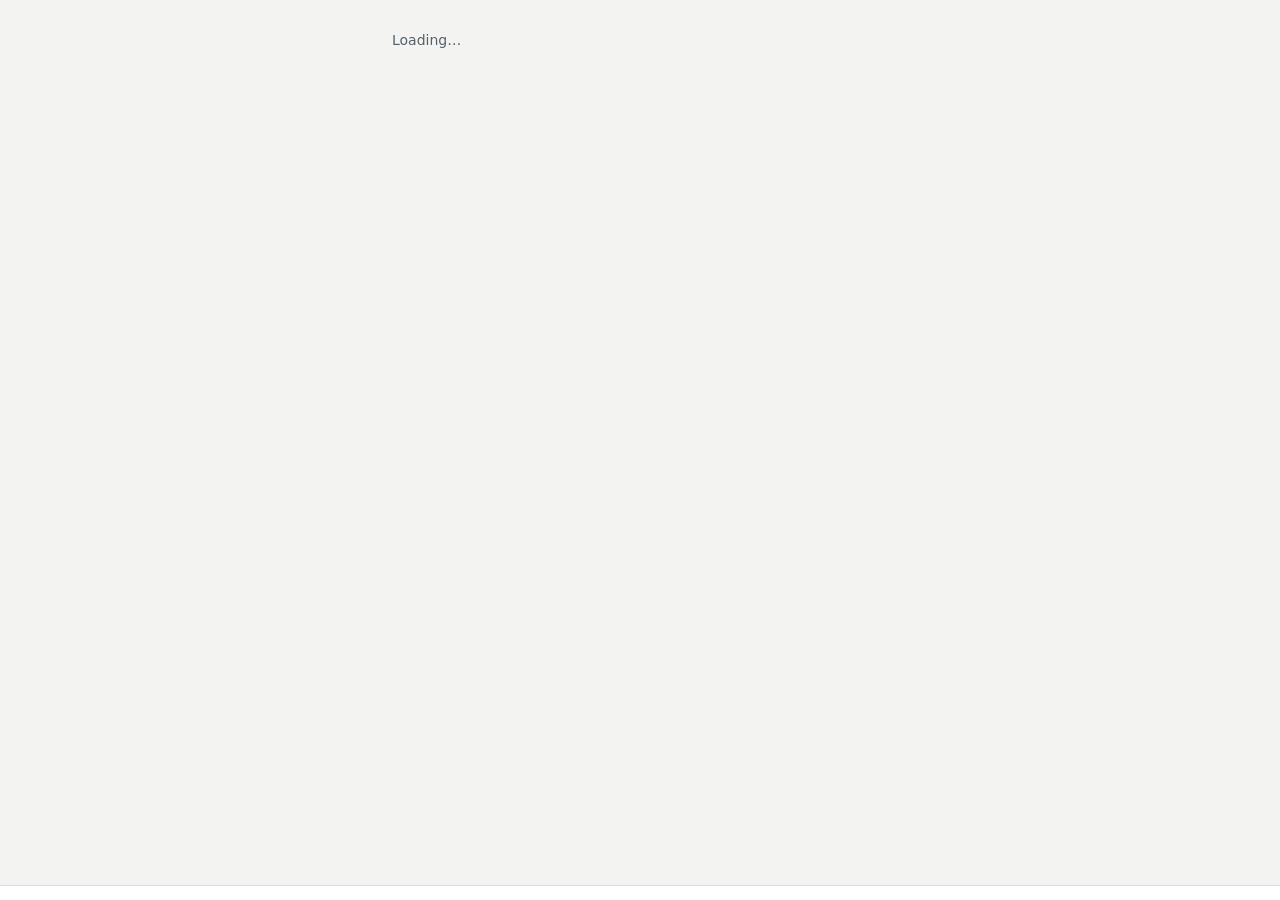
==== index.html @ 460af727 "Add files via upload" ====
<!doctype html>
<html lang="en-AU">
<head>
<meta charset="utf-8">
<meta name="viewport" content="width=device-width, initial-scale=1, viewport-fit=cover">
<meta name="theme-color" content="#0F3D36">
<meta name="description" content="Household bills, reminders and reviews">
<title>Bills</title>
<link rel="manifest" href="manifest.webmanifest">
<link rel="icon" href="icons/icon-192.png">
<link rel="apple-touch-icon" href="icons/icon-192.png">
<link rel="stylesheet" href="styles.css">
</head>
<body>
<main id="app" class="app"><div class="empty">Loading…</div></main>
<nav id="tabs" class="tabs" aria-label="Main"></nav>
<noscript><div class="banner red" style="margin:16px">Bills needs JavaScript turned on.</div></noscript>
<script src="js/vendor/qrcode.js"></script>
<script type="module" src="js/app.js"></script>
</body>
</html>
---- styles.css ----
[hidden] { display: none !important; }
:root {
  color-scheme: light;
  --bg: #F3F4F1; --card: #FFFFFF; --ink: #15202B; --ink2: #3B4650; --muted: #55606B; --line: #DCE0DC; --line2: #ECEEEC; --field: #C9CFCA;
  --brand: #0F5E52; --brand-dark: #0F3D36; --brand-soft: #E3F0EC; --hero-sub: #D5E5E1;
  --red: #B3261E; --red-ink: #8C1D18; --red-soft: #FBE4E1;
  --amber: #D08A1E; --amber-ink: #7A4700; --amber-soft: #FCEFD9; --amber-bg: #FFF8EC;
  --blue-ink: #1E4E8C; --blue-soft: #E3ECF8;
  --green-ink: #1B5530; --green-soft: #E2F2E7;
  --inv: #2E3760; --inv-ink: #3E4A78; --inv-soft: #EEF0F6; --inv-line: #C9CEE0;
  --mono: 'IBM Plex Mono', ui-monospace, Menlo, monospace;
  --sans: 'IBM Plex Sans', system-ui, -apple-system, 'Segoe UI', sans-serif;
}
* { box-sizing: border-box; }
html, body { margin: 0; background: var(--bg); color: var(--ink); font-family: var(--sans); font-size: 16px; -webkit-text-size-adjust: 100%; }
body { min-height: 100vh; }
a { color: var(--brand); text-decoration: none; }
button, input, select, textarea { font: inherit; color: inherit; }
button { cursor: pointer; }
:focus-visible { outline: 3px solid #2a78d6; outline-offset: 2px; }
.app { max-width: 560px; margin: 0 auto; padding: 16px 16px 96px; display: flex; flex-direction: column; gap: 16px; }
.mono { font-family: var(--mono); font-weight: 500; }
.muted { color: var(--muted); }
.small { font-size: 13px; }
.xs { font-size: 12px; }
.row { display: flex; align-items: center; gap: 12px; }
.between { display: flex; justify-content: space-between; align-items: center; gap: 12px; }
.grow { flex: 1 1 auto; min-width: 0; }
.stack { display: flex; flex-direction: column; gap: 8px; }
.stack-lg { display: flex; flex-direction: column; gap: 16px; }
.wrap { flex-wrap: wrap; }
h1 { margin: 0; font-size: 28px; font-weight: 700; letter-spacing: -0.01em; }
h2 { margin: 0; font-size: 18px; font-weight: 700; }
h3 { margin: 0; font-size: 16px; font-weight: 600; }
.eyebrow { font-size: 12px; font-weight: 600; letter-spacing: .06em; text-transform: uppercase; color: var(--muted); padding: 4px 2px 0; }
.card { background: var(--card); border: 1px solid var(--line); border-radius: 16px; }
.card.pad { padding: 16px; }
.card.dashed { border-style: dashed; border-color: #B8C0BA; }
.card.inv { background: var(--inv-soft); border-color: var(--inv-line); }
.card.warn { background: var(--amber-bg); border-color: #E9C98F; }
.hero { background: var(--brand-dark); color: #fff; border-radius: 18px; padding: 18px; display: flex; flex-direction: column; gap: 14px; }
.hero .sub { color: var(--hero-sub); font-size: 14px; }
.hero .big { font-family: var(--mono); font-size: 38px; font-weight: 600; letter-spacing: -.02em; }
.hero hr { border: 0; height: 1px; background: #2A5A52; margin: 0; }
.hero.inv { background: var(--inv); }
.seg { display: flex; gap: 4px; background: #E3E7E3; border-radius: 12px; padding: 4px; }
.seg button { flex: 1 1 0; min-height: 40px; border: 0; border-radius: 9px; background: transparent; color: var(--ink2); font-size: 14px; font-weight: 500; }
.seg button[aria-pressed="true"] { background: #fff; color: var(--ink); font-weight: 600; }
.hero .seg { background: #0A2C27; }
.hero .seg button { color: #CFE3DE; }
.hero .seg button[aria-pressed="true"] { background: #fff; color: var(--brand-dark); }
.chips { display: flex; flex-wrap: wrap; gap: 6px; }
.chip { min-height: 38px; border: 1px solid var(--field); border-radius: 10px; background: #fff; padding: 0 12px; font-size: 13px; font-weight: 500; }
.chip[aria-pressed="true"] { background: var(--ink); border-color: var(--ink); color: #fff; font-weight: 600; }
.btn { min-height: 46px; border: 0; border-radius: 12px; background: var(--brand); color: #fff; font-size: 15px; font-weight: 600; padding: 0 16px; display: inline-flex; align-items: center; justify-content: center; gap: 8px; }
.btn.sec { background: #fff; color: var(--brand); border: 1.5px solid var(--brand); }
.btn.ghost { background: #fff; color: var(--ink); border: 1.5px solid var(--field); }
.btn.danger { background: #fff; color: var(--red-ink); border: 1.5px solid var(--red); }
.btn.small { min-height: 38px; font-size: 13px; padding: 0 12px; border-radius: 10px; }
.btn.block { width: 100%; }
.btn:disabled { opacity: .5; }
.icon-btn { width: 48px; height: 48px; border-radius: 24px; border: 1px solid var(--line); background: #fff; display: inline-flex; align-items: center; justify-content: center; color: var(--ink); flex-shrink: 0; }
.icon-btn.brand { background: var(--brand); color: #fff; border-color: var(--brand); }
.tick { width: 44px; height: 44px; border-radius: 22px; border: 1.5px solid #B8C0BA; background: #fff; color: #8A948D; display: inline-flex; align-items: center; justify-content: center; flex-shrink: 0; }
.tick.on { background: var(--brand); border-color: var(--brand); color: #fff; }
.list > * + * { border-top: 1px solid var(--line2); }
.item { display: flex; align-items: center; gap: 10px; padding: 10px 12px 10px 14px; min-height: 52px; color: var(--ink); width: 100%; background: none; border: 0; text-align: left; }
.item .t { font-size: 15px; font-weight: 500; }
.item .s { font-size: 13px; color: var(--muted); }
.item .amt { font-family: var(--mono); font-size: 15px; font-weight: 500; white-space: nowrap; }
.item.done .t { color: #7A848D; text-decoration: line-through; }
.dot { width: 10px; height: 10px; border-radius: 3px; flex-shrink: 0; display: inline-block; }
.dot.lg { width: 14px; height: 14px; border-radius: 4px; }
.pill { font-size: 12px; font-weight: 600; border-radius: 8px; padding: 2px 8px; white-space: nowrap; display: inline-block; }
.pill.red { background: var(--red-soft); color: var(--red-ink); }
.pill.amber { background: var(--amber-soft); color: var(--amber-ink); }
.pill.blue { background: var(--blue-soft); color: var(--blue-ink); }
.pill.green { background: var(--green-soft); color: var(--green-ink); }
.pill.grey { background: #ECEEEC; color: #3B4650; }
.pill.solid-red { background: var(--red); color: #fff; }
.pill.inv { background: #DDE1EE; color: var(--inv-ink); }
.field { display: flex; flex-direction: column; gap: 6px; font-size: 13px; font-weight: 600; color: var(--ink2); }
.field .hint { font-size: 12px; font-weight: 400; color: var(--muted); }
.field input, .field select, .field textarea { min-height: 46px; border: 1px solid var(--field); border-radius: 10px; padding: 0 12px; font-size: 16px; background: #fff; font-weight: 400; color: var(--ink); width: 100%; }
.field textarea { padding: 10px 12px; min-height: 70px; resize: vertical; }
.field input.money { font-family: var(--mono); font-weight: 500; }
.field.need input { border: 1.5px solid var(--amber); }
.grid2 { display: grid; grid-template-columns: repeat(2, minmax(0, 1fr)); gap: 10px; }
.grid3 { display: grid; grid-template-columns: repeat(3, minmax(0, 1fr)); gap: 8px; }
.switch { display: flex; justify-content: space-between; align-items: center; gap: 12px; }
.switch input { appearance: none; -webkit-appearance: none; width: 52px; height: 32px; border-radius: 16px; background: #B8C0BA; position: relative; flex-shrink: 0; margin: 0; cursor: pointer; transition: background .15s; }
.switch input::after { content: ''; position: absolute; top: 3px; left: 3px; width: 26px; height: 26px; border-radius: 13px; background: #fff; transition: left .15s; }
.switch input:checked { background: var(--brand); }
.switch input:checked::after { left: 23px; }
.tile { background: #fff; border: 1px solid var(--line); border-radius: 14px; padding: 12px 14px; display: flex; flex-direction: column; gap: 2px; }
.tile .k { font-size: 12px; color: var(--muted); }
.tile .v { font-family: var(--mono); font-size: 19px; font-weight: 600; }
.bar { height: 10px; background: #ECEEEC; border-radius: 5px; overflow: hidden; }
.bar > span { display: block; height: 10px; border-radius: 0 4px 4px 0; }
.banner { border-radius: 12px; padding: 12px 14px; font-size: 14px; line-height: 1.45; }
.banner.amber { background: var(--amber-soft); color: #5A3500; }
.banner.red { background: var(--red-soft); color: #5E1410; }
.banner.green { background: var(--green-soft); color: var(--green-ink); }
.banner.blue { background: var(--blue-soft); color: var(--blue-ink); }
.top { display: flex; align-items: center; gap: 4px; }
.back { width: 44px; height: 44px; border-radius: 22px; display: inline-flex; align-items: center; justify-content: center; color: var(--ink); }
nav.tabs { position: fixed; left: 0; right: 0; bottom: 0; background: #fff; border-top: 1px solid var(--line); display: flex; justify-content: space-around; padding: 6px 4px calc(8px + env(safe-area-inset-bottom)); z-index: 10; }
nav.tabs a { display: flex; flex-direction: column; align-items: center; gap: 3px; min-width: 64px; min-height: 52px; justify-content: center; font-size: 12px; color: var(--muted); }
nav.tabs a[aria-current="page"] { color: var(--brand); font-weight: 600; }
.cal { display: grid; grid-template-columns: repeat(7, minmax(0, 1fr)); gap: 4px; }
.cal .h { text-align: center; font-size: 12px; font-weight: 600; color: var(--muted); }
.cal button { height: 58px; border: 0; border-radius: 10px; display: flex; flex-direction: column; align-items: center; gap: 2px; padding: 6px 0 0; background: #F6F7F5; }
.cal button .d { font-size: 14px; font-weight: 600; }
.cal button .a { font-size: 10px; font-family: var(--mono); color: #3B4650; }
.cal button .p { font-size: 9px; font-weight: 700; letter-spacing: .04em; color: var(--brand); }
.cal button.l1 { background: #E3ECF8; } .cal button.l2 { background: #B9CFEA; } .cal button.l3 { background: #7EA6D6; }
.cal button.sel { background: var(--brand-dark); color: #fff; }
.cal button.sel .a, .cal button.sel .p { color: #fff; }
.cal button.today { outline: 2px solid var(--ink); outline-offset: -2px; }
.stackchart { position: relative; height: 196px; display: flex; align-items: flex-end; gap: 5px; border-bottom: 1px solid #B8C0BA; }
.stackchart .grid { position: absolute; left: 0; right: 0; border-top: 1px dashed #DCE0DC; pointer-events: none; }
.stackchart .gl { position: absolute; left: 0; font-size: 10px; color: var(--muted); pointer-events: none; }
.stackchart button { flex: 1 1 0; min-width: 0; height: 196px; border: 0; padding: 0; background: transparent; border-radius: 6px 6px 0 0; display: flex; flex-direction: column-reverse; gap: 2px; }
.stackchart button.sel { background: #E3E7E3; }
.stackchart span.sbar { display: block; width: 100%; flex-shrink: 0; }
.stackchart span.sbar:last-child { border-radius: 4px 4px 0 0; }
.xlabels { display: flex; gap: 5px; } .xlabels span { flex: 1 1 0; text-align: center; font-size: 10px; color: var(--muted); }
table.t { border-collapse: collapse; width: 100%; font-size: 13px; }
table.t th, table.t td { padding: 7px 4px; border-bottom: 1px solid var(--line2); text-align: left; }
table.t th { border-bottom-color: #B8C0BA; font-weight: 600; }
table.t td.r, table.t th.r { text-align: right; font-family: var(--mono); }
.toast { position: fixed; left: 50%; bottom: 92px; transform: translateX(-50%); background: var(--ink); color: #fff; border-radius: 12px; padding: 12px 16px; font-size: 14px; z-index: 30; max-width: calc(100% - 32px); box-shadow: 0 6px 20px rgba(0,0,0,.18); }
.sheet-bg { position: fixed; inset: 0; background: rgba(21,32,43,.45); z-index: 20; display: flex; align-items: flex-end; justify-content: center; }
.sheet { background: var(--bg); width: 100%; max-width: 560px; max-height: 90vh; overflow: auto; border-radius: 20px 20px 0 0; padding: 18px 16px calc(20px + env(safe-area-inset-bottom)); display: flex; flex-direction: column; gap: 14px; }
.empty { padding: 16px; color: var(--muted); font-size: 14px; }
.sr { position: absolute; width: 1px; height: 1px; overflow: hidden; clip: rect(0 0 0 0); }
.print-only { display: none; }
@media print {
  @page { size: A4; margin: 14mm; }
  body { background: #fff; }
  nav.tabs, .no-print, .toast { display: none !important; }
  .app { max-width: none; padding: 0; }
  .card, .tile { break-inside: avoid; }
  .print-only { display: block; }
  .hero { -webkit-print-color-adjust: exact; print-color-adjust: exact; }
  * { -webkit-print-color-adjust: exact; print-color-adjust: exact; }
}
@font-face { font-family: 'IBM Plex Sans'; font-weight: 400; font-display: swap; src: url(fonts/ibm-plex-sans-latin-400-normal.woff2) format('woff2'); }
@font-face { font-family: 'IBM Plex Sans'; font-weight: 500; font-display: swap; src: url(fonts/ibm-plex-sans-latin-500-normal.woff2) format('woff2'); }
@font-face { font-family: 'IBM Plex Sans'; font-weight: 600; font-display: swap; src: url(fonts/ibm-plex-sans-latin-600-normal.woff2) format('woff2'); }
@font-face { font-family: 'IBM Plex Sans'; font-weight: 700; font-display: swap; src: url(fonts/ibm-plex-sans-latin-700-normal.woff2) format('woff2'); }
@font-face { font-family: 'IBM Plex Mono'; font-weight: 500; font-display: swap; src: url(fonts/ibm-plex-mono-latin-500-normal.woff2) format('woff2'); }
@font-face { font-family: 'IBM Plex Mono'; font-weight: 600; font-display: swap; src: url(fonts/ibm-plex-mono-latin-600-normal.woff2) format('woff2'); }
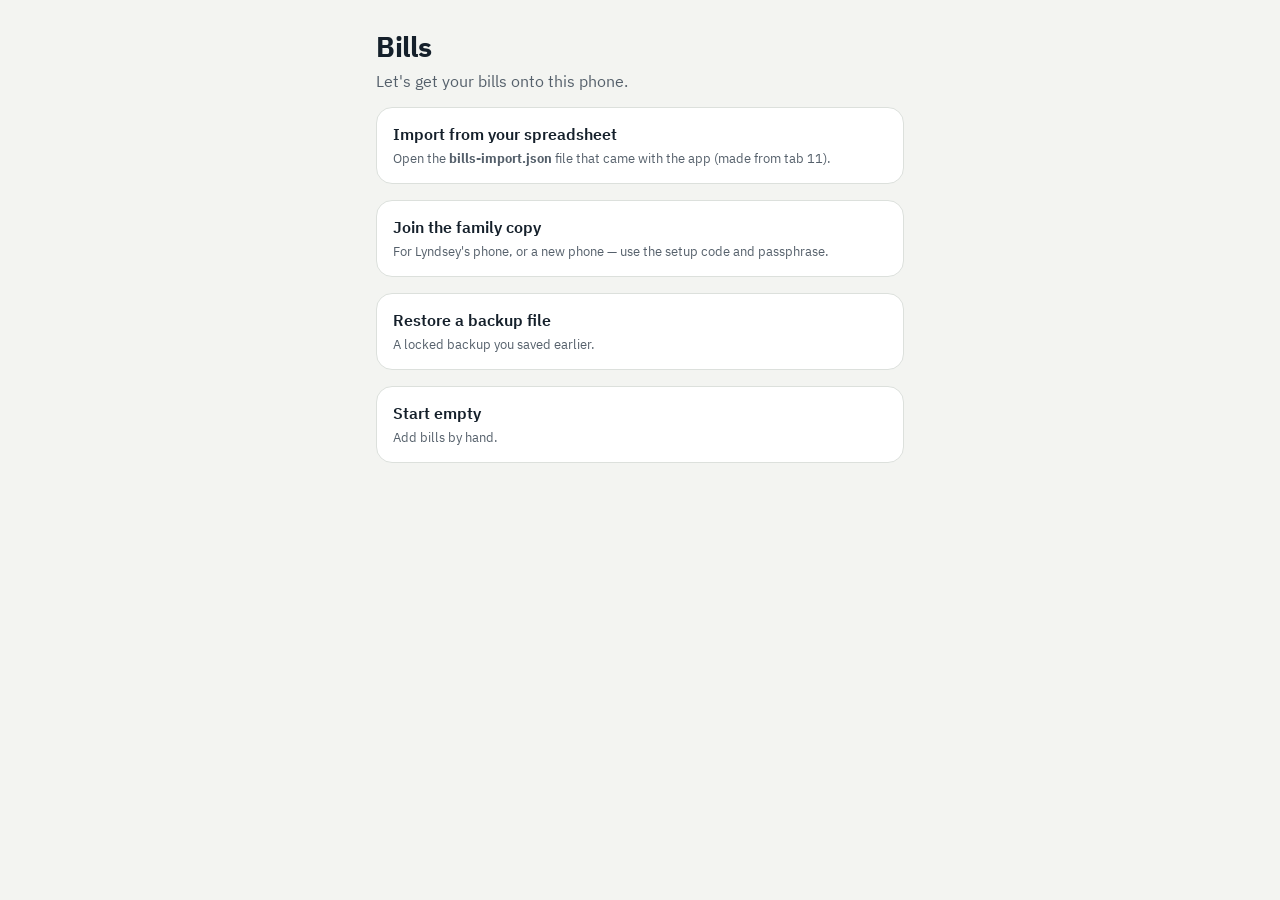
==== commit f249ff84: "Add files via upload" ====
--- a/index.html
+++ b/index.html
@@ -7,15 +7,15 @@
 <meta name="description" content="Household bills, reminders and reviews">
 <title>Bills</title>
 <link rel="manifest" href="manifest.webmanifest">
-<link rel="icon" href="icons/icon-192.png">
-<link rel="apple-touch-icon" href="icons/icon-192.png">
+<link rel="icon" href="icon-192.png">
+<link rel="apple-touch-icon" href="icon-192.png">
 <link rel="stylesheet" href="styles.css">
 </head>
 <body>
 <main id="app" class="app"><div class="empty">Loading…</div></main>
 <nav id="tabs" class="tabs" aria-label="Main"></nav>
 <noscript><div class="banner red" style="margin:16px">Bills needs JavaScript turned on.</div></noscript>
-<script src="js/vendor/qrcode.js"></script>
-<script type="module" src="js/app.js"></script>
+<script src="qrcode.js"></script>
+<script type="module" src="app.js"></script>
 </body>
 </html>
--- a/styles.css
+++ b/styles.css
@@ -145,9 +145,9 @@
   .hero { -webkit-print-color-adjust: exact; print-color-adjust: exact; }
   * { -webkit-print-color-adjust: exact; print-color-adjust: exact; }
 }
-@font-face { font-family: 'IBM Plex Sans'; font-weight: 400; font-display: swap; src: url(fonts/ibm-plex-sans-latin-400-normal.woff2) format('woff2'); }
-@font-face { font-family: 'IBM Plex Sans'; font-weight: 500; font-display: swap; src: url(fonts/ibm-plex-sans-latin-500-normal.woff2) format('woff2'); }
-@font-face { font-family: 'IBM Plex Sans'; font-weight: 600; font-display: swap; src: url(fonts/ibm-plex-sans-latin-600-normal.woff2) format('woff2'); }
-@font-face { font-family: 'IBM Plex Sans'; font-weight: 700; font-display: swap; src: url(fonts/ibm-plex-sans-latin-700-normal.woff2) format('woff2'); }
-@font-face { font-family: 'IBM Plex Mono'; font-weight: 500; font-display: swap; src: url(fonts/ibm-plex-mono-latin-500-normal.woff2) format('woff2'); }
-@font-face { font-family: 'IBM Plex Mono'; font-weight: 600; font-display: swap; src: url(fonts/ibm-plex-mono-latin-600-normal.woff2) format('woff2'); }
+@font-face { font-family: 'IBM Plex Sans'; font-weight: 400; font-display: swap; src: url(ibm-plex-sans-latin-400-normal.woff2) format('woff2'); }
+@font-face { font-family: 'IBM Plex Sans'; font-weight: 500; font-display: swap; src: url(ibm-plex-sans-latin-500-normal.woff2) format('woff2'); }
+@font-face { font-family: 'IBM Plex Sans'; font-weight: 600; font-display: swap; src: url(ibm-plex-sans-latin-600-normal.woff2) format('woff2'); }
+@font-face { font-family: 'IBM Plex Sans'; font-weight: 700; font-display: swap; src: url(ibm-plex-sans-latin-700-normal.woff2) format('woff2'); }
+@font-face { font-family: 'IBM Plex Mono'; font-weight: 500; font-display: swap; src: url(ibm-plex-mono-latin-500-normal.woff2) format('woff2'); }
+@font-face { font-family: 'IBM Plex Mono'; font-weight: 600; font-display: swap; src: url(ibm-plex-mono-latin-600-normal.woff2) format('woff2'); }
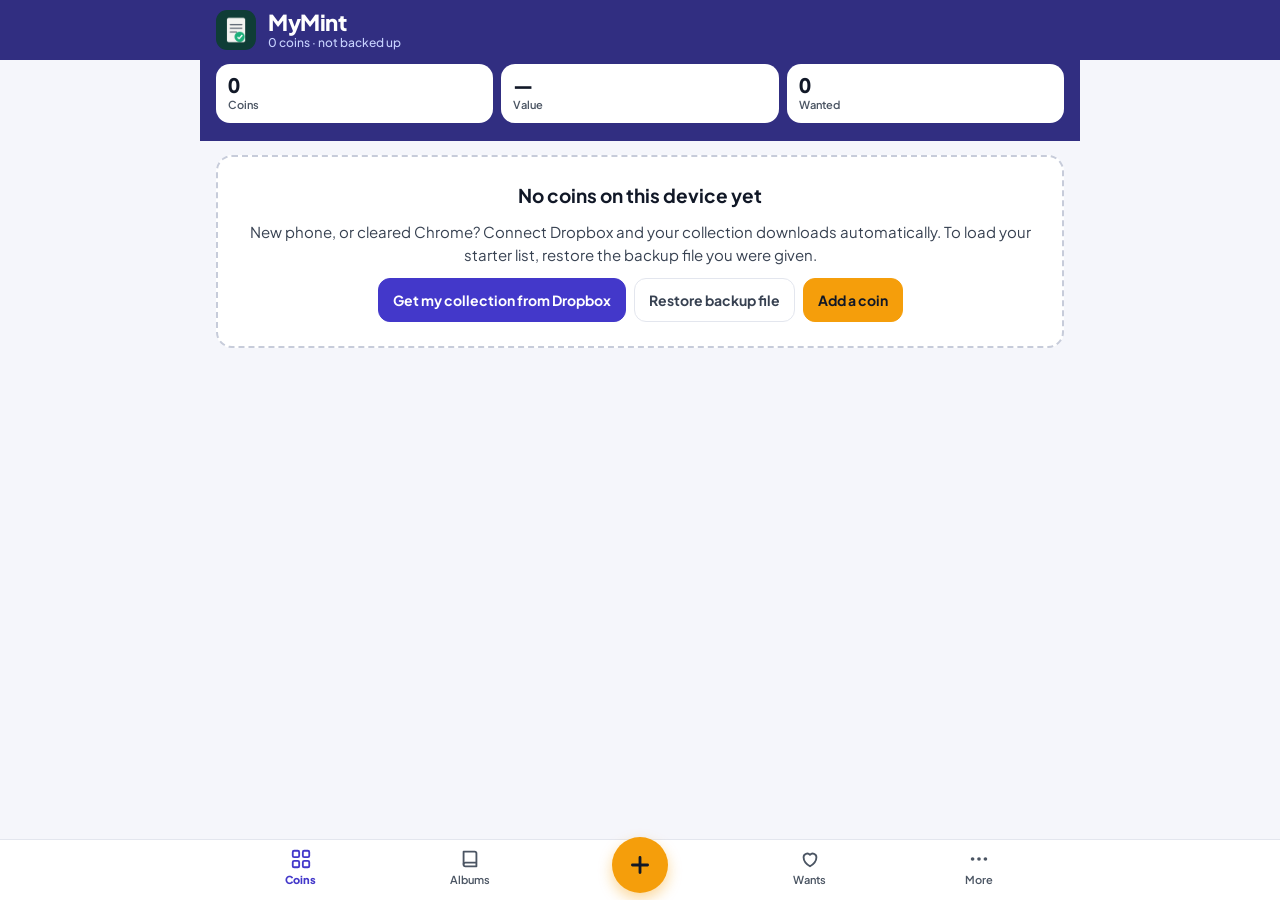
==== commit 0b12e38d: "Add files via upload" ====
--- a/index.html
+++ b/index.html
@@ -2,20 +2,391 @@
 <html lang="en-AU">
 <head>
 <meta charset="utf-8">
-<meta name="viewport" content="width=device-width, initial-scale=1, viewport-fit=cover">
-<meta name="theme-color" content="#0F3D36">
-<meta name="description" content="Household bills, reminders and reviews">
-<title>Bills</title>
+<meta name="viewport" content="width=device-width,initial-scale=1,viewport-fit=cover">
+<title>MyMint</title>
+<meta name="theme-color" content="#312E81">
 <link rel="manifest" href="manifest.webmanifest">
 <link rel="icon" href="icon-192.png">
 <link rel="apple-touch-icon" href="icon-192.png">
-<link rel="stylesheet" href="styles.css">
+<link rel="stylesheet" href="https://fonts.googleapis.com/css2?family=Plus+Jakarta+Sans:wght@400;500;600;700;800&display=swap">
+<style>
+/* Layout: one-column phone app — indigo header band, scrolling content, bottom tab bar with an amber add button; coin record, editor and filters open as full-screen sheets */
+:root{
+  --bg:#F5F6FB; --surface:#FFFFFF; --surface-2:#EEF0F6; --line:#E3E6EE; --ink:#111827; --ink-2:#374151; --ink-3:#4B5563;
+  --indigo:#312E81; --indigo-2:#3D3A93; --primary:#4338CA; --primary-soft:#EEF2FF; --on-indigo:#C7D2FE;
+  --amber:#F59E0B; --amber-soft:#FFF4DB; --amber-ink:#92400E;
+  --mine:#15803D; --mine-soft:#ECFDF3; --ref:#334155; --warn:#B45309; --bad:#B91C1C;
+  --f:"Plus Jakarta Sans",system-ui,-apple-system,"Segoe UI",Roboto,sans-serif;
+  --r:16px; color-scheme:light;
+}
+*{box-sizing:border-box}
+html,body{margin:0}
+body{background:var(--bg);color:var(--ink);font:15px/1.5 var(--f);-webkit-font-smoothing:antialiased;padding-top:env(safe-area-inset-top,0px)}
+body::before{content:"";position:fixed;inset:0 0 auto;height:env(safe-area-inset-top,0px);z-index:30;background:var(--indigo)}
+img{max-width:100%}
+[hidden]{display:none!important}
+button,input,select,textarea{font:inherit;color:inherit}
+:focus-visible{outline:2px solid var(--amber);outline-offset:2px}
+.wrap{padding-left:max(16px,env(safe-area-inset-left,0px));padding-right:max(16px,env(safe-area-inset-right,0px));max-width:880px;margin:0 auto}
+h1,h2,h3{margin:0;letter-spacing:-.01em;text-wrap:balance}
+.m0{margin:0}
+.muted{color:var(--ink-3)}
+.small{font-size:13px}
+.num{font-variant-numeric:tabular-nums}
+.warnTxt{color:var(--warn)}
+.sr{position:absolute;width:1px;height:1px;overflow:hidden;clip:rect(0 0 0 0);white-space:nowrap}
+
+/* header */
+.top{position:sticky;top:env(safe-area-inset-top,0px);z-index:20;background:var(--indigo);color:#fff}
+.top .wrap{display:flex;align-items:center;gap:12px;padding-block:10px}
+.logo{width:40px;height:40px;border-radius:11px;flex:none}
+.brand{font-size:22px;font-weight:800;letter-spacing:-.02em;flex:1;min-width:0;line-height:1.15}
+.brand small{display:block;font-size:12px;font-weight:500;letter-spacing:0;color:var(--on-indigo)}
+.brand small.warnTxt{color:#FCD34D}
+.hbtn{width:44px;height:44px;border-radius:12px;border:1px solid #4F4BA8;background:var(--indigo-2);color:#fff;display:inline-flex;align-items:center;justify-content:center;cursor:pointer;position:relative}
+.hbtn .dot{position:absolute;top:6px;right:6px;min-width:18px;height:18px;border-radius:9px;background:var(--amber);color:#111827;font-size:11px;font-weight:800;line-height:18px;padding:0 5px}
+
+/* buttons, chips */
+.btn{border:1px solid var(--line);background:var(--surface);border-radius:12px;padding:8px 14px;cursor:pointer;font-weight:700;display:inline-flex;align-items:center;justify-content:center;gap:6px;min-height:44px;text-decoration:none;color:inherit;font-size:14px}
+.btn.primary{background:var(--primary);border-color:var(--primary);color:#fff}
+.btn.amber{background:var(--amber);border-color:var(--amber);color:#111827}
+.btn.ghost{background:transparent}
+.btn.danger{color:var(--bad);border-color:var(--bad);background:transparent}
+.btn.sm{min-height:36px;padding:4px 12px;font-size:13px;border-radius:10px}
+.btn.block{width:100%}
+.btn:disabled{opacity:.5;cursor:default}
+.row{display:flex;gap:8px;flex-wrap:wrap;align-items:center}
+.chip{display:inline-flex;align-items:center;gap:6px;border:1px solid var(--line);background:var(--surface);border-radius:999px;padding:0 12px;font-size:13px;font-weight:700;cursor:pointer;min-height:36px;white-space:nowrap;color:var(--ink)}
+.chip i{width:9px;height:9px;border-radius:5px;flex:none}
+.chip[aria-pressed="true"]{background:var(--ink);border-color:var(--ink);color:#fff}
+.chip.x{background:var(--primary-soft);border-color:#C7D2FE;color:var(--primary)}
+.chips{display:flex;gap:8px;overflow-x:auto;padding-bottom:2px;scrollbar-width:none}
+.chips::-webkit-scrollbar{display:none}
+.chips.wrapy{flex-wrap:wrap;overflow:visible}
+.seg{display:flex;padding:4px;border-radius:14px;background:#E6E8F2}
+.seg button{flex:1;min-height:38px;border:0;border-radius:10px;background:transparent;font-size:14px;font-weight:600;color:var(--ink-2);cursor:pointer;padding:0 10px}
+.seg button[aria-pressed="true"]{background:var(--primary);color:#fff;font-weight:700}
+.seg.light button[aria-pressed="true"]{background:#fff;color:var(--primary);box-shadow:0 1px 2px rgba(0,0,0,.1)}
+
+/* collection screen */
+main{padding-bottom:calc(96px + env(safe-area-inset-bottom,0px))}
+section.view{padding-block:14px;display:flex;flex-direction:column;gap:14px}
+.hero{background:var(--indigo);margin:0 calc(-1*max(16px,env(safe-area-inset-left,0px)));padding:4px max(16px,env(safe-area-inset-left,0px)) 18px;display:flex;flex-direction:column;gap:12px;margin-top:-14px}
+.stats{display:grid;grid-template-columns:repeat(3,minmax(0,1fr));gap:8px}
+.stat{background:#fff;border-radius:14px;padding:9px 12px;display:flex;flex-direction:column;min-width:0;border:0;text-align:left;cursor:pointer}
+.stat b{font-size:20px;font-weight:800;line-height:1.2;font-variant-numeric:tabular-nums;white-space:nowrap;overflow:hidden;text-overflow:ellipsis}
+.stat span{font-size:11px;font-weight:600;color:var(--ink-3)}
+.searchbar{display:flex;align-items:center;gap:8px;min-height:48px;padding:0 6px 0 14px;border-radius:14px;background:#fff}
+.searchbar input{flex:1;min-width:0;border:0;background:transparent;font-size:16px;outline:none;padding:10px 0}
+.searchbar .clear{width:36px;height:36px;border-radius:10px;border:0;background:var(--surface-2);cursor:pointer;font-size:16px;color:var(--ink-2)}
+.tools{display:flex;gap:8px;align-items:center}
+.tools .seg{flex:1}
+.fbtn{display:inline-flex;align-items:center;gap:6px;min-height:46px;padding:0 14px;border-radius:14px;border:1px solid var(--line);background:#fff;font-weight:700;font-size:14px;cursor:pointer}
+.fbtn b{background:var(--primary);color:#fff;border-radius:9px;min-width:20px;height:20px;font-size:12px;line-height:20px;text-align:center;padding:0 5px}
+.metarow{display:flex;justify-content:space-between;align-items:center;gap:8px;flex-wrap:wrap}
+.metarow select{border:1px solid var(--line);background:#fff;border-radius:10px;padding:6px 8px;min-height:38px;font-size:13px;font-weight:600}
+.count{font-size:13px;font-weight:700;color:var(--ink-2)}
+.ghead{display:flex;justify-content:space-between;align-items:center;margin-top:6px}
+.ghead h2{display:flex;align-items:center;gap:8px;font-size:16px;font-weight:800}
+.gico{width:28px;height:28px;border-radius:9px;color:#fff;font-size:11px;font-weight:800;display:flex;align-items:center;justify-content:center;flex:none}
+.gcount{padding:3px 10px;border-radius:10px;font-size:12px;font-weight:800}
+.tiles{display:grid;grid-template-columns:repeat(var(--cols,3),minmax(0,1fr));gap:10px}
+.tile{position:relative;display:flex;flex-direction:column;align-items:center;gap:5px;padding:12px 6px 10px;border-radius:16px;border:0;cursor:pointer;text-align:center;color:var(--ink);min-width:0}
+.tile .face{width:var(--face,66px);height:var(--face,66px)}
+.tile .yr{font-size:15px;font-weight:800;font-variant-numeric:tabular-nums;line-height:1.2}
+.tile .nm{display:flex;flex-direction:column;gap:2px;line-height:1.25;word-break:break-word;overflow-wrap:anywhere}.tile .nm b{font-size:12.5px;font-weight:700;color:var(--ink)}.tile .nm small{font-size:10.5px;color:var(--ink-3)}
+.tile .qty{position:absolute;top:8px;left:8px;background:#111827;color:#fff;border-radius:7px;font-size:10px;font-weight:800;padding:1px 6px}
+.reftag{position:absolute;top:8px;right:8px;background:var(--ref);color:#fff;border-radius:5px;font-size:10px;font-weight:800;padding:1px 5px;letter-spacing:.04em}
+.tiles.s{--cols:4;--face:54px}.tiles.s .nm{display:none}.tiles.s .tile{padding:10px 4px 8px}
+.tiles.l{--cols:2;--face:110px}
+.grade{display:inline-block;padding:1px 8px;border-radius:7px;font-size:11px;font-weight:800;white-space:nowrap}
+.listbox{background:#fff;border-radius:16px;overflow:hidden;box-shadow:0 1px 3px rgba(17,24,39,.06)}
+.lrow{display:flex;align-items:center;gap:12px;padding:10px 14px;min-height:68px;border:0;border-bottom:1px solid #EEF0F5;background:transparent;width:100%;text-align:left;cursor:pointer;color:var(--ink)}
+.lrow:last-child{border-bottom:0}
+.lrow .face{--face:46px;width:46px;height:46px;flex:none}
+.lrow .tx{flex:1;min-width:0}
+.lrow .t1{display:block;font-size:15px;font-weight:700;line-height:1.3;overflow-wrap:anywhere}
+.lrow .t2{display:block;font-size:12px;color:var(--ink-3);line-height:1.3;overflow-wrap:anywhere}
+.lrow .rt{display:flex;flex-direction:column;align-items:flex-end;gap:4px;font-size:12px;font-weight:700;color:var(--ink-2)}
+
+/* coin face (photo or drawn coin) */
+.face{position:relative;display:flex;align-items:center;justify-content:center;flex:none}
+.face img{width:100%;height:100%;object-fit:cover;border-radius:50%;box-shadow:0 3px 8px rgba(17,24,39,.2);background:#fff}
+.face.sq img{border-radius:14%}
+.coin{width:100%;height:100%;border-radius:50%;display:flex;align-items:center;justify-content:center;font-weight:800;font-size:calc(var(--face,66px)*.24);box-shadow:inset 0 0 0 2px rgba(0,0,0,.14),inset 0 -3px 6px rgba(0,0,0,.18),0 4px 10px rgba(17,24,39,.18)}
+.m-gold{background:radial-gradient(circle at 35% 30%,#F7E6A6,#C9A13E 60%,#8F6E1C);color:#3D2C06}
+.m-silver{background:radial-gradient(circle at 35% 30%,#F5F7F9,#BCC3CB 60%,#8E959E);color:#2F353C}
+.m-copper{background:radial-gradient(circle at 35% 30%,#F2BC94,#B8693A 60%,#7E3F1C);color:#3A1C0B}
+.dodeca{border-radius:0;box-shadow:none;clip-path:polygon(98.3% 62.9%,85.4% 85.4%,62.9% 98.3%,37.1% 98.3%,14.6% 85.4%,1.7% 62.9%,1.7% 37.1%,14.6% 14.6%,37.1% 1.7%,62.9% 1.7%,85.4% 14.6%,98.3% 37.1%)}
+.heptagon{border-radius:0;box-shadow:none;clip-path:polygon(50% 0%,90% 20%,100% 60%,75% 100%,25% 100%,0% 60%,10% 20%)}
+
+/* empty + banners */
+.empty{border:2px dashed #C7CCDA;border-radius:var(--r);padding:24px;text-align:center;color:var(--ink-2);background:#fff;display:flex;flex-direction:column;gap:12px;align-items:center}
+.empty b{font-size:19px;color:var(--ink)}
+.banner{border:1px solid #FCD34D;background:var(--amber-soft);border-radius:14px;padding:10px 12px;display:flex;gap:10px;align-items:center;flex-wrap:wrap;font-size:14px}
+.banner span{flex:1;min-width:180px}
+
+/* bottom tabs */
+nav.tabs{position:fixed;left:0;right:0;bottom:0;z-index:20;background:#fff;border-top:1px solid var(--line);padding-bottom:env(safe-area-inset-bottom,0px)}
+nav.tabs .wrap{display:grid;grid-template-columns:repeat(5,1fr);align-items:center}
+nav.tabs button{background:none;border:0;padding:8px 2px 10px;display:flex;flex-direction:column;align-items:center;gap:2px;font-size:11px;font-weight:600;color:var(--ink-3);cursor:pointer;min-height:60px;position:relative}
+nav.tabs button svg{width:22px;height:22px}
+nav.tabs button[aria-current="page"]{color:var(--primary);font-weight:800}
+nav.tabs .addb{justify-self:center;width:56px;height:56px;min-height:0;border-radius:28px;background:var(--amber);color:#111827;box-shadow:0 6px 14px rgba(245,158,11,.4);padding:0;justify-content:center;margin-top:-10px}
+nav.tabs .addb svg{width:26px;height:26px}
+.badge{position:absolute;top:4px;left:calc(50% + 6px);background:var(--amber);color:#111827;font-size:10px;border-radius:999px;padding:0 5px;line-height:16px;font-weight:800}
+
+/* sheets */
+.sheet{position:fixed;inset:0;z-index:40;background:var(--bg);overflow-y:auto;padding-bottom:calc(24px + env(safe-area-inset-bottom,0px))}
+.shead{position:sticky;top:0;z-index:3;background:var(--indigo);color:#fff;padding-top:env(safe-area-inset-top,0px)}
+.shead .wrap{display:flex;align-items:center;gap:8px;padding-block:8px}
+.shead h2{flex:1;min-width:0;font-size:18px;font-weight:800;overflow:hidden;text-overflow:ellipsis;white-space:nowrap}
+.shead .btn{background:transparent;border-color:#6C68C2;color:#fff}
+.shead .btn.amber{background:var(--amber);border-color:var(--amber);color:#111827}
+.shead .btn.light{background:#fff;border-color:#fff;color:var(--indigo)}
+.back{display:inline-flex;align-items:center;gap:2px;min-height:44px;padding:0 8px 0 2px;border:0;background:transparent;color:#fff;font-weight:600;font-size:15px;cursor:pointer}
+.sbody{display:flex;flex-direction:column;gap:14px;padding-block:14px}
+.dhero{background:var(--indigo);color:#fff;padding:0 0 18px}
+.dhero .wrap{display:flex;flex-direction:column;gap:6px}
+.dhero h1{font-size:25px;font-weight:800;line-height:1.2;color:#fff}
+.dhero .sub{font-size:13px;color:var(--on-indigo)}
+.pill{display:inline-flex;align-items:center;padding:3px 10px;border-radius:10px;font-size:12px;font-weight:800}
+.card{background:#fff;border-radius:18px;padding:6px 16px;box-shadow:0 1px 3px rgba(17,24,39,.06);min-width:0}
+.card>h3{display:flex;align-items:center;gap:10px;font-size:15px;font-weight:800;padding:12px 0 6px}
+.card>h3 .sp{flex:1}
+.ico{width:30px;height:30px;border-radius:9px;display:flex;align-items:center;justify-content:center;color:#fff;flex:none}
+.ico svg{width:16px;height:16px}
+.kv{display:flex;justify-content:space-between;gap:14px;padding:10px 0;border-top:1px solid #EEF0F5;font-size:14px}
+.kv>span:first-child{color:var(--ink-3);flex:none;max-width:45%}
+.kv>span:last-child{font-weight:700;text-align:right;min-width:0;overflow-wrap:anywhere}
+.story{white-space:pre-wrap;font-size:14px;line-height:1.6;color:var(--ink-2);padding:2px 0 14px;margin:0}
+.todo{display:flex;gap:10px;align-items:center;background:var(--amber-soft);border-radius:14px;padding:10px 12px;font-size:13px}
+.todo>span:not(.ico){flex:1}
+.nsbar{display:flex;justify-content:space-between;align-items:center;gap:8px;margin:4px -8px 10px;padding:8px 10px;border-radius:12px;background:#DDF5F2;font-size:12px;font-weight:600;color:#115E59}
+.nsbar a{color:#115E59}
+
+/* photo viewer */
+.stage{position:relative;height:290px;border-radius:16px;display:flex;align-items:center;justify-content:center;overflow:hidden;background:var(--surface-2)}
+.stage img{max-height:100%;max-width:100%;object-fit:contain;cursor:zoom-in}
+.stage.mine{background:#DDF5F2;border:3px solid var(--mine)}
+.stage.ref{background:var(--surface-2);border:1px solid #C3C8D2}
+.mybadge{position:absolute;top:10px;left:10px;display:flex;align-items:center;gap:5px;padding:5px 10px;border-radius:8px;background:var(--mine);color:#fff;font-size:12px;font-weight:800;letter-spacing:.04em}
+.refbanner{position:absolute;left:0;right:0;bottom:0;padding:9px 12px;background:rgba(51,65,85,.94);color:#fff;font-size:12px;font-weight:700;letter-spacing:.02em}
+.sidetag{position:absolute;top:10px;left:10px;padding:4px 9px;border-radius:8px;background:rgba(51,65,85,.9);color:#fff;font-size:11px;font-weight:800;letter-spacing:.04em}
+.coverbtn{position:absolute;top:10px;right:10px;display:flex;align-items:center;gap:5px;min-height:36px;padding:0 12px;border-radius:18px;border:0;background:#fff;font-size:12px;font-weight:800;cursor:pointer;color:#111827}
+.coverbtn[aria-pressed="true"]{background:var(--amber)}
+.thumbs{display:flex;gap:10px;overflow-x:auto;padding:8px 2px 4px}
+.th{position:relative;flex:none}
+.th>button{width:66px;height:66px;padding:0;border-radius:12px;overflow:hidden;cursor:pointer;display:block;background:var(--surface-2);position:relative}
+.th>button img{width:100%;height:100%;object-fit:cover;display:block}
+.th.mine>button{border:3px solid var(--mine)}
+.th.ref>button{border:1px solid #C3C8D2}
+.th.sel>button{outline:2px solid var(--indigo);outline-offset:2px}
+.th .rb{position:absolute;left:0;right:0;bottom:0;background:rgba(51,65,85,.94);color:#fff;font-size:9px;font-weight:800;text-align:center;padding:1px 0}
+.th .star{position:absolute;top:-7px;right:-7px;width:22px;height:22px;border-radius:11px;background:var(--amber);display:flex;align-items:center;justify-content:center}
+.addph{width:66px;height:66px;flex:none;border-radius:12px;border:2px dashed #818CF8;background:var(--primary-soft);display:flex;align-items:center;justify-content:center;color:var(--primary);cursor:pointer}
+#zoom{position:fixed;inset:0;z-index:80;background:rgba(10,12,20,.95);display:flex;align-items:center;justify-content:center;padding:16px}
+#zoom img{max-width:100%;max-height:100%;object-fit:contain}
+#zoom button{position:absolute;top:calc(12px + env(safe-area-inset-top,0px));right:12px}
+
+/* forms */
+.fsec{background:#fff;border-radius:18px;padding:14px 16px 16px;box-shadow:0 1px 3px rgba(17,24,39,.06);display:flex;flex-direction:column;gap:12px}
+.fsec>h3{display:flex;align-items:center;gap:10px;font-size:15px;font-weight:800}
+details.fsec>summary{list-style:none;cursor:pointer;display:flex;align-items:center;gap:10px;font-size:15px;font-weight:800;min-height:34px}
+details.fsec>summary::-webkit-details-marker{display:none}
+details.fsec>summary .sp{flex:1}
+details.fsec>summary .hint{font-size:12px;font-weight:600;color:var(--ink-3)}
+details.fsec>summary::after{content:"▾";color:var(--ink-3);transition:transform .15s}
+details.fsec[open]>summary::after{transform:rotate(180deg)}
+details.fsec[open]>summary{margin-bottom:12px}
+.grid2{display:grid;grid-template-columns:repeat(2,minmax(0,1fr));gap:10px 12px}
+.full{grid-column:1/-1}
+.field{display:flex;flex-direction:column;gap:5px;min-width:0}
+.field>label,.flabel{font-size:13px;font-weight:700;color:var(--ink-2)}
+.field .hint{font-size:12px;color:var(--ink-3)}
+.inp,.field input:not([type=checkbox]),.field select,.field textarea{border:1px solid #D1D5DE;background:#fff;border-radius:12px;padding:10px 12px;min-height:46px;width:100%;min-width:0;font-size:16px}
+.field textarea{min-height:96px;resize:vertical;line-height:1.5}
+.field input:focus,.field select:focus,.field textarea:focus{outline:2px solid var(--primary);outline-offset:0;border-color:var(--primary)}
+.inrow{display:flex;gap:8px}
+.inrow>*{min-width:0}
+.pick{display:flex;gap:8px;flex-wrap:wrap}
+.pick button{min-height:40px;padding:0 13px;border-radius:12px;border:1px solid #D1D5DE;background:#fff;font-size:14px;font-weight:700;cursor:pointer;color:var(--ink)}
+.pick button[aria-pressed="true"]{background:var(--primary);border-color:var(--primary);color:#fff}
+.pick.scroll{flex-wrap:nowrap;overflow-x:auto;scrollbar-width:none;padding-bottom:2px}
+.pick.scroll::-webkit-scrollbar{display:none}
+.stepper{display:flex;align-items:center;gap:0;border:1px solid #D1D5DE;border-radius:12px;overflow:hidden;width:max-content}
+.stepper button{width:46px;height:44px;border:0;background:var(--surface-2);font-size:20px;font-weight:700;cursor:pointer}
+.stepper input{width:56px;height:46px;border:0;text-align:center;font-size:17px;font-weight:800;min-height:0;padding:0;border-radius:0}
+.check-inline{display:flex;gap:10px;align-items:center;font-size:14px;margin:0;cursor:pointer}
+.check-inline input{width:22px;height:22px;flex:none;margin:0}
+.savebar{position:sticky;bottom:0;z-index:3;background:linear-gradient(to top,var(--bg) 70%,transparent);padding:16px 0 calc(8px + env(safe-area-inset-bottom,0px))}
+.savebar .wrap{display:flex;gap:8px}
+.savebar .btn{min-height:52px;font-size:16px;flex:1}
+.phedit{display:grid;grid-template-columns:96px minmax(0,1fr);gap:12px;padding:10px;border-radius:14px;border:1px solid var(--line);align-items:start}
+.phedit.mine{border:2px solid var(--mine);background:var(--mine-soft)}
+.phedit.ref{background:#F7F8FA}
+.phedit .pimg{width:96px;height:96px;border-radius:10px;object-fit:cover;background:#fff;display:block}
+.phedit .pc{display:flex;flex-direction:column;gap:8px;min-width:0}
+.phedit select,.phedit input{border:1px solid #D1D5DE;border-radius:10px;padding:6px 8px;min-height:40px;background:#fff;font-size:14px;width:100%}
+.whose{display:grid;grid-template-columns:1fr 1fr;gap:6px}
+.whose button{min-height:38px;border-radius:10px;border:1px solid #D1D5DE;background:#fff;font-size:13px;font-weight:800;cursor:pointer}
+.whose button.on-mine{background:var(--mine);border-color:var(--mine);color:#fff}
+.whose button.on-ref{background:var(--ref);border-color:var(--ref);color:#fff}
+.phbtns{display:flex;gap:6px;flex-wrap:wrap}
+.nsres{display:flex;align-items:center;gap:12px;padding:12px 14px;border:0;border-bottom:1px solid #EEF0F5;background:#fff;width:100%;text-align:left;cursor:pointer;color:var(--ink)}
+.nsres img{width:48px;height:48px;border-radius:50%;object-fit:cover;background:var(--surface-2);flex:none}
+.nsres .tx{flex:1;min-width:0}
+.nsres b{display:block;font-size:14px;line-height:1.3}
+.nsres span{font-size:12px;color:var(--ink-3)}
+.step{display:flex;align-items:center;gap:10px}
+.step i{width:26px;height:26px;border-radius:13px;display:flex;align-items:center;justify-content:center;font-style:normal;font-size:13px;font-weight:800;color:#fff;flex:none}
+.step h2{font-size:16px;font-weight:800}
+
+/* albums */
+.slots{display:grid;grid-template-columns:repeat(4,minmax(0,1fr));gap:14px 4px}
+.slot{display:flex;flex-direction:column;align-items:center;gap:4px;border:0;background:transparent;cursor:pointer;padding:2px 0 6px;color:var(--ink);text-align:center;min-width:0}
+.slot .face{--face:58px;width:58px;height:58px}
+.slot .ring{width:64px;height:64px;border-radius:50%;display:flex;align-items:center;justify-content:center}
+.slot .empty-c{width:62px;height:62px;border-radius:50%;border:2px dashed #A5ABB8;background:var(--bg);display:flex;align-items:center;justify-content:center;font-size:12px;font-weight:800;color:var(--ink-3)}
+.slot .empty-c.want{border:2px solid var(--amber);background:var(--amber-soft);color:var(--amber-ink)}
+.slot b{font-size:12.5px;font-weight:800;font-variant-numeric:tabular-nums;line-height:1.2}
+.slot span{font-size:10.5px;color:var(--ink-3);line-height:1.2;display:-webkit-box;-webkit-line-clamp:2;-webkit-box-orient:vertical;overflow:hidden}
+.prog{height:10px;border-radius:5px;background:#E6E8F2;overflow:hidden;display:flex}
+.prog i{display:block;height:10px}
+.alb{display:flex;align-items:center;gap:12px;padding:12px 14px;border:0;border-bottom:1px solid #EEF0F5;background:#fff;width:100%;text-align:left;cursor:pointer;color:var(--ink)}
+.alb:last-child{border-bottom:0}
+.alb .tx{flex:1;min-width:0}
+.alb b{display:block;font-size:15px}
+.alb .prog{margin-top:6px;height:6px}
+
+/* lists, menus, misc */
+.lst{display:flex;flex-direction:column;gap:8px}
+.lst .item{display:flex;gap:10px;align-items:center;background:#fff;border-radius:14px;padding:10px 12px;box-shadow:0 1px 3px rgba(17,24,39,.06)}
+.lst .item>div{flex:1;min-width:0}
+.panel{background:#fff;border-radius:18px;padding:16px;display:flex;flex-direction:column;gap:10px;box-shadow:0 1px 3px rgba(17,24,39,.06);min-width:0}
+.panel h3{font-size:17px;font-weight:800}
+.menu{display:grid;grid-template-columns:repeat(auto-fill,minmax(220px,1fr));gap:10px}
+.menu button{text-align:left;background:#fff;border:0;border-radius:16px;padding:14px;cursor:pointer;display:flex;gap:12px;align-items:center;box-shadow:0 1px 3px rgba(17,24,39,.06);color:var(--ink)}
+.menu button .tx{display:flex;flex-direction:column;gap:2px;min-width:0}
+.menu button b{font-size:16px}
+.dbxst{margin:0;display:grid;grid-template-columns:auto 1fr;gap:4px 12px;font-size:14px}.dbxst dt{color:var(--ink-3)}.dbxst dd{margin:0;min-width:0;overflow-wrap:anywhere}
+code.sel{user-select:all;word-break:break-all;background:var(--surface-2);padding:1px 4px;border-radius:4px}
+.bars{display:flex;flex-direction:column;gap:8px}
+.bar{display:grid;grid-template-columns:minmax(70px,30%) minmax(0,1fr) auto;gap:10px;align-items:center;font-size:13.5px}
+.bar .track{height:12px;background:var(--surface-2);border-radius:6px;overflow:hidden}
+.bar .fill{height:100%;border-radius:6px}
+.bar .v{font-variant-numeric:tabular-nums;color:var(--ink-2);min-width:3ch;text-align:right;font-weight:700}
+.toast{position:fixed;left:50%;transform:translateX(-50%);bottom:calc(100px + env(safe-area-inset-bottom,0px));z-index:90;background:#111827;color:#fff;padding:10px 16px;border-radius:12px;font-size:14px;max-width:calc(100% - 32px);box-shadow:0 8px 20px rgba(0,0,0,.25)}
+textarea.csv{width:100%;min-height:160px;font:12px ui-monospace,Menlo,monospace;border:1px solid var(--line);border-radius:10px;padding:8px;background:#fff}
+.infob{display:inline-flex;align-items:center;justify-content:center;width:24px;height:24px;border-radius:12px;border:1.5px solid #818CF8;background:var(--primary-soft);color:var(--primary);font-size:13px;font-weight:800;cursor:pointer;padding:0;vertical-align:middle;margin-left:4px}
+.gtext{font-size:14px;line-height:1.55;color:var(--ink-2);display:flex;flex-direction:column;gap:10px}
+.gtext p,.gtext ol,.gtext ul,.gtext dl{margin:0}.gtext ol,.gtext ul{padding-left:20px;display:flex;flex-direction:column;gap:6px}
+.gt{width:100%;border-collapse:collapse;font-size:13px}.gt th,.gt td{text-align:left;vertical-align:top;padding:7px 6px;border-bottom:1px solid #EEF0F5}.gt th{font-size:12px;color:var(--ink-3)}.gt td:first-child{white-space:nowrap;color:var(--ink)}
+.gd{display:grid;grid-template-columns:minmax(90px,32%) minmax(0,1fr);gap:8px 12px}.gd dt{font-weight:800;color:var(--ink)}.gd dd{margin:0}
+.grid2>.field{justify-content:flex-end}
+.field input[type=date]{-webkit-appearance:none;appearance:none;height:46px;line-height:24px;background:#fff;color:var(--ink);text-align:left;font-size:16px;padding:8px 12px;min-width:0;width:100%}
+.field input[type=date]::-webkit-date-and-time-value{text-align:left}
+.field .stepper input{width:64px!important;min-width:64px;flex:none;border:0!important;border-radius:0!important;padding:0!important;min-height:0!important;height:44px}
+.stepper{flex:none;width:100%;max-width:180px;justify-content:space-between}
+.inrow select{flex:none}
+.ckd{display:flex;flex-direction:column;gap:10px}
+.sethit{display:block;font-size:11.5px;font-weight:700;color:#047857;line-height:1.3;overflow-wrap:anywhere}
+.setb{display:inline-block;padding:1px 8px;border-radius:7px;font-size:11px;font-weight:800;background:#E0E7FF;color:#3730A3;white-space:nowrap}
+.setbox{display:flex;flex-direction:column;gap:12px;border-top:1px solid #EEF0F5;padding-top:12px}
+.setin{display:flex;flex-direction:column;gap:10px}
+.sitems{display:flex;flex-direction:column;gap:8px}
+.sitem{display:flex;align-items:center;gap:10px;padding:8px 10px;border-radius:12px;background:#F5F6FB;border:1px solid var(--line)}
+.sitem .tx,.sdet summary .tx,.rcrow .tx,.rcc .tx,.ckrow .tx{flex:1;min-width:0;display:flex;flex-direction:column;gap:1px}
+.sitem .tx b,.sdet summary .tx b,.rcrow .tx b,.rcc .tx b,.ckrow .tx b{font-size:14px;line-height:1.3;overflow-wrap:anywhere}
+.sitem .tx span,.sdet summary .tx span,.rcrow .tx span,.rcc .tx span,.ckrow .tx span{font-size:12px;color:var(--ink-3)}
+.siman{padding:12px;border-radius:12px;background:var(--primary-soft)}
+.sdet{border:1px solid var(--line);border-radius:12px;background:#fff}
+.sdet summary{list-style:none;display:flex;align-items:center;gap:10px;padding:8px 10px;cursor:pointer}
+.sdet summary::-webkit-details-marker{display:none}
+.sdet summary::after{content:"▾";color:var(--ink-3)}
+.sdet[open] summary::after{content:"▴"}
+.sdbody{padding:0 12px 6px}
+.rcthumb{width:56px;height:56px;border-radius:10px;overflow:hidden;flex:none;background:#fff;border:1px solid #C3C8D2;display:flex;align-items:center;justify-content:center}
+.rcthumb img{width:100%;height:100%;object-fit:cover}
+.rcpdf{background:#FEE2E2;border-color:#FCA5A5;color:#991B1B;font-weight:800;font-size:13px}
+.rcitem{display:grid;grid-template-columns:56px minmax(0,1fr);gap:12px;padding:10px;border-radius:14px;border:1px solid #99D9CF;background:#F0FBF9;align-items:start}
+.rcitem .pc{display:flex;flex-direction:column;gap:8px;min-width:0}
+.rcfields{display:flex;flex-direction:column;gap:8px}
+.rcfields .inp,.rcfields input{font-size:15px}
+.rclist{display:flex;flex-direction:column;gap:8px}
+.rcrow{display:flex;align-items:center;gap:12px;padding:10px 12px;border:0;border-bottom:1px solid #EEF0F5;background:#fff;width:100%;text-align:left;cursor:pointer;color:var(--ink)}
+.rclist .rcrow{border:1px solid var(--line);border-radius:12px}
+.listbox .rcrow:last-child{border-bottom:0}
+.rcc{display:flex;align-items:center;gap:10px;padding:8px 12px;border-bottom:1px solid #EEF0F5}
+.rcc:last-child{border-bottom:0}
+.cklist{display:flex;flex-direction:column;max-height:340px;overflow-y:auto;border:1px solid var(--line);border-radius:12px;background:#fff}
+.ckrow{display:flex;align-items:center;gap:10px;padding:8px 12px;border-bottom:1px solid #EEF0F5;cursor:pointer}
+.ckrow input{width:22px;height:22px;flex:none;margin:0}
+.dlist{display:flex;flex-direction:column;gap:12px}
+.drow{display:flex;align-items:center;gap:12px}
+.drow .gico{width:40px;height:40px;border-radius:12px;font-size:12px}
+.dmain{flex:1;min-width:0;display:flex;flex-direction:column;gap:4px}
+.dtop{display:flex;justify-content:space-between;align-items:baseline;gap:8px;font-size:14px}
+.dtop span{font-weight:800}
+.dmain .track{height:10px;background:var(--surface-2);border-radius:5px;overflow:hidden}
+.dmain .fill{height:100%;border-radius:5px}
+.check-inline input:disabled+span{opacity:.5}
+.rcc{flex-wrap:wrap}
+.rccmain{flex:1;min-width:0;display:flex;align-items:center;gap:10px;border:0;background:none;padding:2px 0;text-align:left;cursor:pointer;color:inherit;font:inherit}
+.rcc .tx b{display:-webkit-box;-webkit-line-clamp:2;-webkit-box-orient:vertical;overflow:hidden}
+.rcx{width:40px;min-width:40px;padding:0;font-size:18px}
+.rccov{flex-basis:100%;display:flex;align-items:center;gap:8px;padding:2px 0 4px 50px;font-size:13px;color:var(--ink-2);flex-wrap:wrap}
+.mini{display:flex;align-items:center;border:1px solid #D1D5DE;border-radius:10px;overflow:hidden}
+.mini button{width:36px;height:34px;border:0;background:var(--surface-2);font-size:18px;font-weight:700;cursor:pointer}
+.mini button:disabled{opacity:.35;cursor:default}
+.mini b{min-width:30px;text-align:center;font-size:15px}
+.phedit{grid-template-columns:72px minmax(0,1fr)}
+.phedit .pimg{width:72px;height:72px}
+.whose button{white-space:nowrap;padding:0 6px}
+.phbtns .btn{white-space:nowrap}
+#report{display:none}
+@media print{
+  @page{size:A4;margin:12mm}
+  html,body{background:#fff!important;color:#111!important;padding:0!important}
+  body::before{display:none!important}
+  body>*:not(#report){display:none!important}
+  #report{display:block!important;font:11pt/1.4 var(--f)}
+  #report table{width:100%;border-collapse:collapse}
+  #report th,#report td{border-bottom:1px solid #ccc;padding:5px 6px;text-align:left;vertical-align:top;font-size:9.5pt}
+  #report img{width:46px;height:46px;object-fit:cover;border-radius:50%}
+  #report tr{break-inside:avoid}
+}
+@media (min-width:640px){.tiles{--cols:4}.tiles.s{--cols:6}.tiles.l{--cols:3}}
+@media (prefers-reduced-motion:no-preference){.tile,.btn,.chip,.lrow{transition:background .15s,border-color .15s,transform .1s}.tile:active{transform:scale(.97)}}
+</style>
 </head>
 <body>
-<main id="app" class="app"><div class="empty">Loading…</div></main>
-<nav id="tabs" class="tabs" aria-label="Main"></nav>
-<noscript><div class="banner red" style="margin:16px">Bills needs JavaScript turned on.</div></noscript>
-<script src="qrcode.js"></script>
-<script type="module" src="app.js"></script>
+<header class="top"><div class="wrap">
+  <img class="logo" src="icon-192.png" alt="" width="40" height="40">
+  <div class="brand">MyMint<small id="hdrsub">Loading…</small></div>
+</div></header>
+
+<main class="wrap" id="main"></main>
+
+<nav class="tabs" aria-label="Sections"><div class="wrap">
+  <button type="button" data-tab="coins"><svg viewBox="0 0 24 24" fill="none" stroke="currentColor" stroke-width="2"><rect x="3" y="3" width="7" height="7" rx="1.5"/><rect x="14" y="3" width="7" height="7" rx="1.5"/><rect x="3" y="14" width="7" height="7" rx="1.5"/><rect x="14" y="14" width="7" height="7" rx="1.5"/></svg>Coins</button>
+  <button type="button" data-tab="albums"><svg viewBox="0 0 24 24" fill="none" stroke="currentColor" stroke-width="2" stroke-linejoin="round"><path d="M5 4h12a2 2 0 0 1 2 2v14H7a2 2 0 0 1-2-2z"/><path d="M5 18a2 2 0 0 1 2-2h12"/></svg>Albums</button>
+  <button type="button" class="addb" data-add aria-label="Add a coin"><svg viewBox="0 0 24 24" fill="none" stroke="currentColor" stroke-width="2.6" stroke-linecap="round"><path d="M12 5v14M5 12h14"/></svg></button>
+  <button type="button" data-tab="wants"><svg viewBox="0 0 24 24" fill="none" stroke="currentColor" stroke-width="2" stroke-linejoin="round"><path d="M12 20s-7-4.4-7-10a4 4 0 0 1 7-2.6A4 4 0 0 1 19 10c0 5.6-7 10-7 10z"/></svg>Wants<span class="badge" id="wantBadge" hidden></span></button>
+  <button type="button" data-tab="more"><svg viewBox="0 0 24 24" fill="currentColor"><circle cx="5" cy="12" r="2"/><circle cx="12" cy="12" r="2"/><circle cx="19" cy="12" r="2"/></svg>More</button>
+</div></nav>
+
+<div id="sheet" class="sheet" hidden></div>
+<div id="sheet2" class="sheet" hidden></div>
+<div id="toast" class="toast" hidden role="status"></div>
+<div id="report"></div>
+<input type="file" id="restoreIn" accept=".zip,.json,application/zip,application/json,application/octet-stream" hidden>
+<input type="file" id="camIn" accept="image/*" capture="environment" hidden>
+<input type="file" id="phIn" accept="image/*" multiple hidden>
+<input type="file" id="rcIn" accept="image/*,application/pdf,.pdf" multiple hidden>
+
+<script src="jszip.min.js"></script>
+<script src="core.js"></script>
+<script src="app.js"></script>
 </body>
 </html>
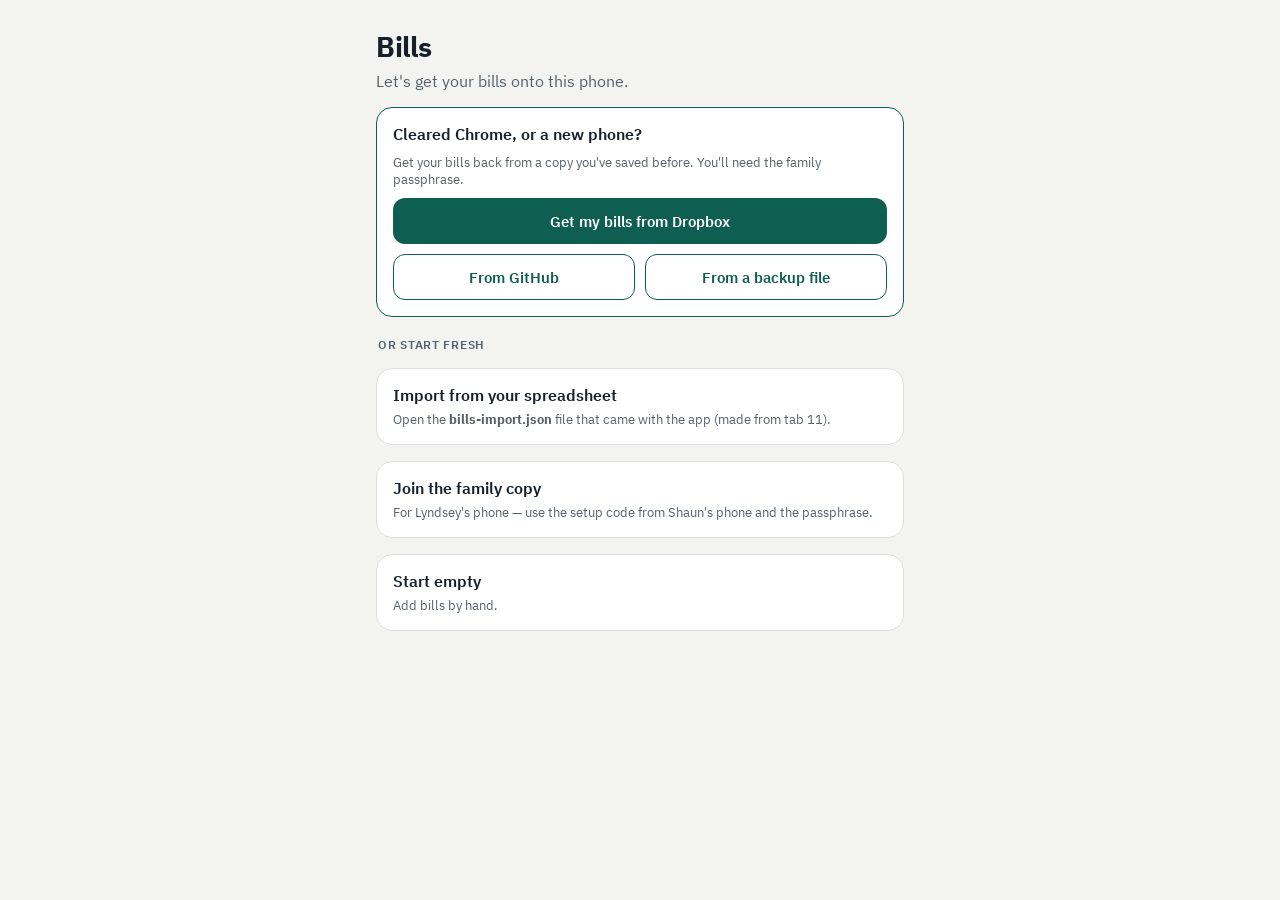
==== commit 5d61c0fe: "Add files via upload" ====
--- a/index.html
+++ b/index.html
@@ -2,391 +2,20 @@
 <html lang="en-AU">
 <head>
 <meta charset="utf-8">
-<meta name="viewport" content="width=device-width,initial-scale=1,viewport-fit=cover">
-<title>MyMint</title>
-<meta name="theme-color" content="#312E81">
+<meta name="viewport" content="width=device-width, initial-scale=1, viewport-fit=cover">
+<meta name="theme-color" content="#0F3D36">
+<meta name="description" content="Household bills, reminders and reviews">
+<title>Bills</title>
 <link rel="manifest" href="manifest.webmanifest">
 <link rel="icon" href="icon-192.png">
 <link rel="apple-touch-icon" href="icon-192.png">
-<link rel="stylesheet" href="https://fonts.googleapis.com/css2?family=Plus+Jakarta+Sans:wght@400;500;600;700;800&display=swap">
-<style>
-/* Layout: one-column phone app — indigo header band, scrolling content, bottom tab bar with an amber add button; coin record, editor and filters open as full-screen sheets */
-:root{
-  --bg:#F5F6FB; --surface:#FFFFFF; --surface-2:#EEF0F6; --line:#E3E6EE; --ink:#111827; --ink-2:#374151; --ink-3:#4B5563;
-  --indigo:#312E81; --indigo-2:#3D3A93; --primary:#4338CA; --primary-soft:#EEF2FF; --on-indigo:#C7D2FE;
-  --amber:#F59E0B; --amber-soft:#FFF4DB; --amber-ink:#92400E;
-  --mine:#15803D; --mine-soft:#ECFDF3; --ref:#334155; --warn:#B45309; --bad:#B91C1C;
-  --f:"Plus Jakarta Sans",system-ui,-apple-system,"Segoe UI",Roboto,sans-serif;
-  --r:16px; color-scheme:light;
-}
-*{box-sizing:border-box}
-html,body{margin:0}
-body{background:var(--bg);color:var(--ink);font:15px/1.5 var(--f);-webkit-font-smoothing:antialiased;padding-top:env(safe-area-inset-top,0px)}
-body::before{content:"";position:fixed;inset:0 0 auto;height:env(safe-area-inset-top,0px);z-index:30;background:var(--indigo)}
-img{max-width:100%}
-[hidden]{display:none!important}
-button,input,select,textarea{font:inherit;color:inherit}
-:focus-visible{outline:2px solid var(--amber);outline-offset:2px}
-.wrap{padding-left:max(16px,env(safe-area-inset-left,0px));padding-right:max(16px,env(safe-area-inset-right,0px));max-width:880px;margin:0 auto}
-h1,h2,h3{margin:0;letter-spacing:-.01em;text-wrap:balance}
-.m0{margin:0}
-.muted{color:var(--ink-3)}
-.small{font-size:13px}
-.num{font-variant-numeric:tabular-nums}
-.warnTxt{color:var(--warn)}
-.sr{position:absolute;width:1px;height:1px;overflow:hidden;clip:rect(0 0 0 0);white-space:nowrap}
-
-/* header */
-.top{position:sticky;top:env(safe-area-inset-top,0px);z-index:20;background:var(--indigo);color:#fff}
-.top .wrap{display:flex;align-items:center;gap:12px;padding-block:10px}
-.logo{width:40px;height:40px;border-radius:11px;flex:none}
-.brand{font-size:22px;font-weight:800;letter-spacing:-.02em;flex:1;min-width:0;line-height:1.15}
-.brand small{display:block;font-size:12px;font-weight:500;letter-spacing:0;color:var(--on-indigo)}
-.brand small.warnTxt{color:#FCD34D}
-.hbtn{width:44px;height:44px;border-radius:12px;border:1px solid #4F4BA8;background:var(--indigo-2);color:#fff;display:inline-flex;align-items:center;justify-content:center;cursor:pointer;position:relative}
-.hbtn .dot{position:absolute;top:6px;right:6px;min-width:18px;height:18px;border-radius:9px;background:var(--amber);color:#111827;font-size:11px;font-weight:800;line-height:18px;padding:0 5px}
-
-/* buttons, chips */
-.btn{border:1px solid var(--line);background:var(--surface);border-radius:12px;padding:8px 14px;cursor:pointer;font-weight:700;display:inline-flex;align-items:center;justify-content:center;gap:6px;min-height:44px;text-decoration:none;color:inherit;font-size:14px}
-.btn.primary{background:var(--primary);border-color:var(--primary);color:#fff}
-.btn.amber{background:var(--amber);border-color:var(--amber);color:#111827}
-.btn.ghost{background:transparent}
-.btn.danger{color:var(--bad);border-color:var(--bad);background:transparent}
-.btn.sm{min-height:36px;padding:4px 12px;font-size:13px;border-radius:10px}
-.btn.block{width:100%}
-.btn:disabled{opacity:.5;cursor:default}
-.row{display:flex;gap:8px;flex-wrap:wrap;align-items:center}
-.chip{display:inline-flex;align-items:center;gap:6px;border:1px solid var(--line);background:var(--surface);border-radius:999px;padding:0 12px;font-size:13px;font-weight:700;cursor:pointer;min-height:36px;white-space:nowrap;color:var(--ink)}
-.chip i{width:9px;height:9px;border-radius:5px;flex:none}
-.chip[aria-pressed="true"]{background:var(--ink);border-color:var(--ink);color:#fff}
-.chip.x{background:var(--primary-soft);border-color:#C7D2FE;color:var(--primary)}
-.chips{display:flex;gap:8px;overflow-x:auto;padding-bottom:2px;scrollbar-width:none}
-.chips::-webkit-scrollbar{display:none}
-.chips.wrapy{flex-wrap:wrap;overflow:visible}
-.seg{display:flex;padding:4px;border-radius:14px;background:#E6E8F2}
-.seg button{flex:1;min-height:38px;border:0;border-radius:10px;background:transparent;font-size:14px;font-weight:600;color:var(--ink-2);cursor:pointer;padding:0 10px}
-.seg button[aria-pressed="true"]{background:var(--primary);color:#fff;font-weight:700}
-.seg.light button[aria-pressed="true"]{background:#fff;color:var(--primary);box-shadow:0 1px 2px rgba(0,0,0,.1)}
-
-/* collection screen */
-main{padding-bottom:calc(96px + env(safe-area-inset-bottom,0px))}
-section.view{padding-block:14px;display:flex;flex-direction:column;gap:14px}
-.hero{background:var(--indigo);margin:0 calc(-1*max(16px,env(safe-area-inset-left,0px)));padding:4px max(16px,env(safe-area-inset-left,0px)) 18px;display:flex;flex-direction:column;gap:12px;margin-top:-14px}
-.stats{display:grid;grid-template-columns:repeat(3,minmax(0,1fr));gap:8px}
-.stat{background:#fff;border-radius:14px;padding:9px 12px;display:flex;flex-direction:column;min-width:0;border:0;text-align:left;cursor:pointer}
-.stat b{font-size:20px;font-weight:800;line-height:1.2;font-variant-numeric:tabular-nums;white-space:nowrap;overflow:hidden;text-overflow:ellipsis}
-.stat span{font-size:11px;font-weight:600;color:var(--ink-3)}
-.searchbar{display:flex;align-items:center;gap:8px;min-height:48px;padding:0 6px 0 14px;border-radius:14px;background:#fff}
-.searchbar input{flex:1;min-width:0;border:0;background:transparent;font-size:16px;outline:none;padding:10px 0}
-.searchbar .clear{width:36px;height:36px;border-radius:10px;border:0;background:var(--surface-2);cursor:pointer;font-size:16px;color:var(--ink-2)}
-.tools{display:flex;gap:8px;align-items:center}
-.tools .seg{flex:1}
-.fbtn{display:inline-flex;align-items:center;gap:6px;min-height:46px;padding:0 14px;border-radius:14px;border:1px solid var(--line);background:#fff;font-weight:700;font-size:14px;cursor:pointer}
-.fbtn b{background:var(--primary);color:#fff;border-radius:9px;min-width:20px;height:20px;font-size:12px;line-height:20px;text-align:center;padding:0 5px}
-.metarow{display:flex;justify-content:space-between;align-items:center;gap:8px;flex-wrap:wrap}
-.metarow select{border:1px solid var(--line);background:#fff;border-radius:10px;padding:6px 8px;min-height:38px;font-size:13px;font-weight:600}
-.count{font-size:13px;font-weight:700;color:var(--ink-2)}
-.ghead{display:flex;justify-content:space-between;align-items:center;margin-top:6px}
-.ghead h2{display:flex;align-items:center;gap:8px;font-size:16px;font-weight:800}
-.gico{width:28px;height:28px;border-radius:9px;color:#fff;font-size:11px;font-weight:800;display:flex;align-items:center;justify-content:center;flex:none}
-.gcount{padding:3px 10px;border-radius:10px;font-size:12px;font-weight:800}
-.tiles{display:grid;grid-template-columns:repeat(var(--cols,3),minmax(0,1fr));gap:10px}
-.tile{position:relative;display:flex;flex-direction:column;align-items:center;gap:5px;padding:12px 6px 10px;border-radius:16px;border:0;cursor:pointer;text-align:center;color:var(--ink);min-width:0}
-.tile .face{width:var(--face,66px);height:var(--face,66px)}
-.tile .yr{font-size:15px;font-weight:800;font-variant-numeric:tabular-nums;line-height:1.2}
-.tile .nm{display:flex;flex-direction:column;gap:2px;line-height:1.25;word-break:break-word;overflow-wrap:anywhere}.tile .nm b{font-size:12.5px;font-weight:700;color:var(--ink)}.tile .nm small{font-size:10.5px;color:var(--ink-3)}
-.tile .qty{position:absolute;top:8px;left:8px;background:#111827;color:#fff;border-radius:7px;font-size:10px;font-weight:800;padding:1px 6px}
-.reftag{position:absolute;top:8px;right:8px;background:var(--ref);color:#fff;border-radius:5px;font-size:10px;font-weight:800;padding:1px 5px;letter-spacing:.04em}
-.tiles.s{--cols:4;--face:54px}.tiles.s .nm{display:none}.tiles.s .tile{padding:10px 4px 8px}
-.tiles.l{--cols:2;--face:110px}
-.grade{display:inline-block;padding:1px 8px;border-radius:7px;font-size:11px;font-weight:800;white-space:nowrap}
-.listbox{background:#fff;border-radius:16px;overflow:hidden;box-shadow:0 1px 3px rgba(17,24,39,.06)}
-.lrow{display:flex;align-items:center;gap:12px;padding:10px 14px;min-height:68px;border:0;border-bottom:1px solid #EEF0F5;background:transparent;width:100%;text-align:left;cursor:pointer;color:var(--ink)}
-.lrow:last-child{border-bottom:0}
-.lrow .face{--face:46px;width:46px;height:46px;flex:none}
-.lrow .tx{flex:1;min-width:0}
-.lrow .t1{display:block;font-size:15px;font-weight:700;line-height:1.3;overflow-wrap:anywhere}
-.lrow .t2{display:block;font-size:12px;color:var(--ink-3);line-height:1.3;overflow-wrap:anywhere}
-.lrow .rt{display:flex;flex-direction:column;align-items:flex-end;gap:4px;font-size:12px;font-weight:700;color:var(--ink-2)}
-
-/* coin face (photo or drawn coin) */
-.face{position:relative;display:flex;align-items:center;justify-content:center;flex:none}
-.face img{width:100%;height:100%;object-fit:cover;border-radius:50%;box-shadow:0 3px 8px rgba(17,24,39,.2);background:#fff}
-.face.sq img{border-radius:14%}
-.coin{width:100%;height:100%;border-radius:50%;display:flex;align-items:center;justify-content:center;font-weight:800;font-size:calc(var(--face,66px)*.24);box-shadow:inset 0 0 0 2px rgba(0,0,0,.14),inset 0 -3px 6px rgba(0,0,0,.18),0 4px 10px rgba(17,24,39,.18)}
-.m-gold{background:radial-gradient(circle at 35% 30%,#F7E6A6,#C9A13E 60%,#8F6E1C);color:#3D2C06}
-.m-silver{background:radial-gradient(circle at 35% 30%,#F5F7F9,#BCC3CB 60%,#8E959E);color:#2F353C}
-.m-copper{background:radial-gradient(circle at 35% 30%,#F2BC94,#B8693A 60%,#7E3F1C);color:#3A1C0B}
-.dodeca{border-radius:0;box-shadow:none;clip-path:polygon(98.3% 62.9%,85.4% 85.4%,62.9% 98.3%,37.1% 98.3%,14.6% 85.4%,1.7% 62.9%,1.7% 37.1%,14.6% 14.6%,37.1% 1.7%,62.9% 1.7%,85.4% 14.6%,98.3% 37.1%)}
-.heptagon{border-radius:0;box-shadow:none;clip-path:polygon(50% 0%,90% 20%,100% 60%,75% 100%,25% 100%,0% 60%,10% 20%)}
-
-/* empty + banners */
-.empty{border:2px dashed #C7CCDA;border-radius:var(--r);padding:24px;text-align:center;color:var(--ink-2);background:#fff;display:flex;flex-direction:column;gap:12px;align-items:center}
-.empty b{font-size:19px;color:var(--ink)}
-.banner{border:1px solid #FCD34D;background:var(--amber-soft);border-radius:14px;padding:10px 12px;display:flex;gap:10px;align-items:center;flex-wrap:wrap;font-size:14px}
-.banner span{flex:1;min-width:180px}
-
-/* bottom tabs */
-nav.tabs{position:fixed;left:0;right:0;bottom:0;z-index:20;background:#fff;border-top:1px solid var(--line);padding-bottom:env(safe-area-inset-bottom,0px)}
-nav.tabs .wrap{display:grid;grid-template-columns:repeat(5,1fr);align-items:center}
-nav.tabs button{background:none;border:0;padding:8px 2px 10px;display:flex;flex-direction:column;align-items:center;gap:2px;font-size:11px;font-weight:600;color:var(--ink-3);cursor:pointer;min-height:60px;position:relative}
-nav.tabs button svg{width:22px;height:22px}
-nav.tabs button[aria-current="page"]{color:var(--primary);font-weight:800}
-nav.tabs .addb{justify-self:center;width:56px;height:56px;min-height:0;border-radius:28px;background:var(--amber);color:#111827;box-shadow:0 6px 14px rgba(245,158,11,.4);padding:0;justify-content:center;margin-top:-10px}
-nav.tabs .addb svg{width:26px;height:26px}
-.badge{position:absolute;top:4px;left:calc(50% + 6px);background:var(--amber);color:#111827;font-size:10px;border-radius:999px;padding:0 5px;line-height:16px;font-weight:800}
-
-/* sheets */
-.sheet{position:fixed;inset:0;z-index:40;background:var(--bg);overflow-y:auto;padding-bottom:calc(24px + env(safe-area-inset-bottom,0px))}
-.shead{position:sticky;top:0;z-index:3;background:var(--indigo);color:#fff;padding-top:env(safe-area-inset-top,0px)}
-.shead .wrap{display:flex;align-items:center;gap:8px;padding-block:8px}
-.shead h2{flex:1;min-width:0;font-size:18px;font-weight:800;overflow:hidden;text-overflow:ellipsis;white-space:nowrap}
-.shead .btn{background:transparent;border-color:#6C68C2;color:#fff}
-.shead .btn.amber{background:var(--amber);border-color:var(--amber);color:#111827}
-.shead .btn.light{background:#fff;border-color:#fff;color:var(--indigo)}
-.back{display:inline-flex;align-items:center;gap:2px;min-height:44px;padding:0 8px 0 2px;border:0;background:transparent;color:#fff;font-weight:600;font-size:15px;cursor:pointer}
-.sbody{display:flex;flex-direction:column;gap:14px;padding-block:14px}
-.dhero{background:var(--indigo);color:#fff;padding:0 0 18px}
-.dhero .wrap{display:flex;flex-direction:column;gap:6px}
-.dhero h1{font-size:25px;font-weight:800;line-height:1.2;color:#fff}
-.dhero .sub{font-size:13px;color:var(--on-indigo)}
-.pill{display:inline-flex;align-items:center;padding:3px 10px;border-radius:10px;font-size:12px;font-weight:800}
-.card{background:#fff;border-radius:18px;padding:6px 16px;box-shadow:0 1px 3px rgba(17,24,39,.06);min-width:0}
-.card>h3{display:flex;align-items:center;gap:10px;font-size:15px;font-weight:800;padding:12px 0 6px}
-.card>h3 .sp{flex:1}
-.ico{width:30px;height:30px;border-radius:9px;display:flex;align-items:center;justify-content:center;color:#fff;flex:none}
-.ico svg{width:16px;height:16px}
-.kv{display:flex;justify-content:space-between;gap:14px;padding:10px 0;border-top:1px solid #EEF0F5;font-size:14px}
-.kv>span:first-child{color:var(--ink-3);flex:none;max-width:45%}
-.kv>span:last-child{font-weight:700;text-align:right;min-width:0;overflow-wrap:anywhere}
-.story{white-space:pre-wrap;font-size:14px;line-height:1.6;color:var(--ink-2);padding:2px 0 14px;margin:0}
-.todo{display:flex;gap:10px;align-items:center;background:var(--amber-soft);border-radius:14px;padding:10px 12px;font-size:13px}
-.todo>span:not(.ico){flex:1}
-.nsbar{display:flex;justify-content:space-between;align-items:center;gap:8px;margin:4px -8px 10px;padding:8px 10px;border-radius:12px;background:#DDF5F2;font-size:12px;font-weight:600;color:#115E59}
-.nsbar a{color:#115E59}
-
-/* photo viewer */
-.stage{position:relative;height:290px;border-radius:16px;display:flex;align-items:center;justify-content:center;overflow:hidden;background:var(--surface-2)}
-.stage img{max-height:100%;max-width:100%;object-fit:contain;cursor:zoom-in}
-.stage.mine{background:#DDF5F2;border:3px solid var(--mine)}
-.stage.ref{background:var(--surface-2);border:1px solid #C3C8D2}
-.mybadge{position:absolute;top:10px;left:10px;display:flex;align-items:center;gap:5px;padding:5px 10px;border-radius:8px;background:var(--mine);color:#fff;font-size:12px;font-weight:800;letter-spacing:.04em}
-.refbanner{position:absolute;left:0;right:0;bottom:0;padding:9px 12px;background:rgba(51,65,85,.94);color:#fff;font-size:12px;font-weight:700;letter-spacing:.02em}
-.sidetag{position:absolute;top:10px;left:10px;padding:4px 9px;border-radius:8px;background:rgba(51,65,85,.9);color:#fff;font-size:11px;font-weight:800;letter-spacing:.04em}
-.coverbtn{position:absolute;top:10px;right:10px;display:flex;align-items:center;gap:5px;min-height:36px;padding:0 12px;border-radius:18px;border:0;background:#fff;font-size:12px;font-weight:800;cursor:pointer;color:#111827}
-.coverbtn[aria-pressed="true"]{background:var(--amber)}
-.thumbs{display:flex;gap:10px;overflow-x:auto;padding:8px 2px 4px}
-.th{position:relative;flex:none}
-.th>button{width:66px;height:66px;padding:0;border-radius:12px;overflow:hidden;cursor:pointer;display:block;background:var(--surface-2);position:relative}
-.th>button img{width:100%;height:100%;object-fit:cover;display:block}
-.th.mine>button{border:3px solid var(--mine)}
-.th.ref>button{border:1px solid #C3C8D2}
-.th.sel>button{outline:2px solid var(--indigo);outline-offset:2px}
-.th .rb{position:absolute;left:0;right:0;bottom:0;background:rgba(51,65,85,.94);color:#fff;font-size:9px;font-weight:800;text-align:center;padding:1px 0}
-.th .star{position:absolute;top:-7px;right:-7px;width:22px;height:22px;border-radius:11px;background:var(--amber);display:flex;align-items:center;justify-content:center}
-.addph{width:66px;height:66px;flex:none;border-radius:12px;border:2px dashed #818CF8;background:var(--primary-soft);display:flex;align-items:center;justify-content:center;color:var(--primary);cursor:pointer}
-#zoom{position:fixed;inset:0;z-index:80;background:rgba(10,12,20,.95);display:flex;align-items:center;justify-content:center;padding:16px}
-#zoom img{max-width:100%;max-height:100%;object-fit:contain}
-#zoom button{position:absolute;top:calc(12px + env(safe-area-inset-top,0px));right:12px}
-
-/* forms */
-.fsec{background:#fff;border-radius:18px;padding:14px 16px 16px;box-shadow:0 1px 3px rgba(17,24,39,.06);display:flex;flex-direction:column;gap:12px}
-.fsec>h3{display:flex;align-items:center;gap:10px;font-size:15px;font-weight:800}
-details.fsec>summary{list-style:none;cursor:pointer;display:flex;align-items:center;gap:10px;font-size:15px;font-weight:800;min-height:34px}
-details.fsec>summary::-webkit-details-marker{display:none}
-details.fsec>summary .sp{flex:1}
-details.fsec>summary .hint{font-size:12px;font-weight:600;color:var(--ink-3)}
-details.fsec>summary::after{content:"▾";color:var(--ink-3);transition:transform .15s}
-details.fsec[open]>summary::after{transform:rotate(180deg)}
-details.fsec[open]>summary{margin-bottom:12px}
-.grid2{display:grid;grid-template-columns:repeat(2,minmax(0,1fr));gap:10px 12px}
-.full{grid-column:1/-1}
-.field{display:flex;flex-direction:column;gap:5px;min-width:0}
-.field>label,.flabel{font-size:13px;font-weight:700;color:var(--ink-2)}
-.field .hint{font-size:12px;color:var(--ink-3)}
-.inp,.field input:not([type=checkbox]),.field select,.field textarea{border:1px solid #D1D5DE;background:#fff;border-radius:12px;padding:10px 12px;min-height:46px;width:100%;min-width:0;font-size:16px}
-.field textarea{min-height:96px;resize:vertical;line-height:1.5}
-.field input:focus,.field select:focus,.field textarea:focus{outline:2px solid var(--primary);outline-offset:0;border-color:var(--primary)}
-.inrow{display:flex;gap:8px}
-.inrow>*{min-width:0}
-.pick{display:flex;gap:8px;flex-wrap:wrap}
-.pick button{min-height:40px;padding:0 13px;border-radius:12px;border:1px solid #D1D5DE;background:#fff;font-size:14px;font-weight:700;cursor:pointer;color:var(--ink)}
-.pick button[aria-pressed="true"]{background:var(--primary);border-color:var(--primary);color:#fff}
-.pick.scroll{flex-wrap:nowrap;overflow-x:auto;scrollbar-width:none;padding-bottom:2px}
-.pick.scroll::-webkit-scrollbar{display:none}
-.stepper{display:flex;align-items:center;gap:0;border:1px solid #D1D5DE;border-radius:12px;overflow:hidden;width:max-content}
-.stepper button{width:46px;height:44px;border:0;background:var(--surface-2);font-size:20px;font-weight:700;cursor:pointer}
-.stepper input{width:56px;height:46px;border:0;text-align:center;font-size:17px;font-weight:800;min-height:0;padding:0;border-radius:0}
-.check-inline{display:flex;gap:10px;align-items:center;font-size:14px;margin:0;cursor:pointer}
-.check-inline input{width:22px;height:22px;flex:none;margin:0}
-.savebar{position:sticky;bottom:0;z-index:3;background:linear-gradient(to top,var(--bg) 70%,transparent);padding:16px 0 calc(8px + env(safe-area-inset-bottom,0px))}
-.savebar .wrap{display:flex;gap:8px}
-.savebar .btn{min-height:52px;font-size:16px;flex:1}
-.phedit{display:grid;grid-template-columns:96px minmax(0,1fr);gap:12px;padding:10px;border-radius:14px;border:1px solid var(--line);align-items:start}
-.phedit.mine{border:2px solid var(--mine);background:var(--mine-soft)}
-.phedit.ref{background:#F7F8FA}
-.phedit .pimg{width:96px;height:96px;border-radius:10px;object-fit:cover;background:#fff;display:block}
-.phedit .pc{display:flex;flex-direction:column;gap:8px;min-width:0}
-.phedit select,.phedit input{border:1px solid #D1D5DE;border-radius:10px;padding:6px 8px;min-height:40px;background:#fff;font-size:14px;width:100%}
-.whose{display:grid;grid-template-columns:1fr 1fr;gap:6px}
-.whose button{min-height:38px;border-radius:10px;border:1px solid #D1D5DE;background:#fff;font-size:13px;font-weight:800;cursor:pointer}
-.whose button.on-mine{background:var(--mine);border-color:var(--mine);color:#fff}
-.whose button.on-ref{background:var(--ref);border-color:var(--ref);color:#fff}
-.phbtns{display:flex;gap:6px;flex-wrap:wrap}
-.nsres{display:flex;align-items:center;gap:12px;padding:12px 14px;border:0;border-bottom:1px solid #EEF0F5;background:#fff;width:100%;text-align:left;cursor:pointer;color:var(--ink)}
-.nsres img{width:48px;height:48px;border-radius:50%;object-fit:cover;background:var(--surface-2);flex:none}
-.nsres .tx{flex:1;min-width:0}
-.nsres b{display:block;font-size:14px;line-height:1.3}
-.nsres span{font-size:12px;color:var(--ink-3)}
-.step{display:flex;align-items:center;gap:10px}
-.step i{width:26px;height:26px;border-radius:13px;display:flex;align-items:center;justify-content:center;font-style:normal;font-size:13px;font-weight:800;color:#fff;flex:none}
-.step h2{font-size:16px;font-weight:800}
-
-/* albums */
-.slots{display:grid;grid-template-columns:repeat(4,minmax(0,1fr));gap:14px 4px}
-.slot{display:flex;flex-direction:column;align-items:center;gap:4px;border:0;background:transparent;cursor:pointer;padding:2px 0 6px;color:var(--ink);text-align:center;min-width:0}
-.slot .face{--face:58px;width:58px;height:58px}
-.slot .ring{width:64px;height:64px;border-radius:50%;display:flex;align-items:center;justify-content:center}
-.slot .empty-c{width:62px;height:62px;border-radius:50%;border:2px dashed #A5ABB8;background:var(--bg);display:flex;align-items:center;justify-content:center;font-size:12px;font-weight:800;color:var(--ink-3)}
-.slot .empty-c.want{border:2px solid var(--amber);background:var(--amber-soft);color:var(--amber-ink)}
-.slot b{font-size:12.5px;font-weight:800;font-variant-numeric:tabular-nums;line-height:1.2}
-.slot span{font-size:10.5px;color:var(--ink-3);line-height:1.2;display:-webkit-box;-webkit-line-clamp:2;-webkit-box-orient:vertical;overflow:hidden}
-.prog{height:10px;border-radius:5px;background:#E6E8F2;overflow:hidden;display:flex}
-.prog i{display:block;height:10px}
-.alb{display:flex;align-items:center;gap:12px;padding:12px 14px;border:0;border-bottom:1px solid #EEF0F5;background:#fff;width:100%;text-align:left;cursor:pointer;color:var(--ink)}
-.alb:last-child{border-bottom:0}
-.alb .tx{flex:1;min-width:0}
-.alb b{display:block;font-size:15px}
-.alb .prog{margin-top:6px;height:6px}
-
-/* lists, menus, misc */
-.lst{display:flex;flex-direction:column;gap:8px}
-.lst .item{display:flex;gap:10px;align-items:center;background:#fff;border-radius:14px;padding:10px 12px;box-shadow:0 1px 3px rgba(17,24,39,.06)}
-.lst .item>div{flex:1;min-width:0}
-.panel{background:#fff;border-radius:18px;padding:16px;display:flex;flex-direction:column;gap:10px;box-shadow:0 1px 3px rgba(17,24,39,.06);min-width:0}
-.panel h3{font-size:17px;font-weight:800}
-.menu{display:grid;grid-template-columns:repeat(auto-fill,minmax(220px,1fr));gap:10px}
-.menu button{text-align:left;background:#fff;border:0;border-radius:16px;padding:14px;cursor:pointer;display:flex;gap:12px;align-items:center;box-shadow:0 1px 3px rgba(17,24,39,.06);color:var(--ink)}
-.menu button .tx{display:flex;flex-direction:column;gap:2px;min-width:0}
-.menu button b{font-size:16px}
-.dbxst{margin:0;display:grid;grid-template-columns:auto 1fr;gap:4px 12px;font-size:14px}.dbxst dt{color:var(--ink-3)}.dbxst dd{margin:0;min-width:0;overflow-wrap:anywhere}
-code.sel{user-select:all;word-break:break-all;background:var(--surface-2);padding:1px 4px;border-radius:4px}
-.bars{display:flex;flex-direction:column;gap:8px}
-.bar{display:grid;grid-template-columns:minmax(70px,30%) minmax(0,1fr) auto;gap:10px;align-items:center;font-size:13.5px}
-.bar .track{height:12px;background:var(--surface-2);border-radius:6px;overflow:hidden}
-.bar .fill{height:100%;border-radius:6px}
-.bar .v{font-variant-numeric:tabular-nums;color:var(--ink-2);min-width:3ch;text-align:right;font-weight:700}
-.toast{position:fixed;left:50%;transform:translateX(-50%);bottom:calc(100px + env(safe-area-inset-bottom,0px));z-index:90;background:#111827;color:#fff;padding:10px 16px;border-radius:12px;font-size:14px;max-width:calc(100% - 32px);box-shadow:0 8px 20px rgba(0,0,0,.25)}
-textarea.csv{width:100%;min-height:160px;font:12px ui-monospace,Menlo,monospace;border:1px solid var(--line);border-radius:10px;padding:8px;background:#fff}
-.infob{display:inline-flex;align-items:center;justify-content:center;width:24px;height:24px;border-radius:12px;border:1.5px solid #818CF8;background:var(--primary-soft);color:var(--primary);font-size:13px;font-weight:800;cursor:pointer;padding:0;vertical-align:middle;margin-left:4px}
-.gtext{font-size:14px;line-height:1.55;color:var(--ink-2);display:flex;flex-direction:column;gap:10px}
-.gtext p,.gtext ol,.gtext ul,.gtext dl{margin:0}.gtext ol,.gtext ul{padding-left:20px;display:flex;flex-direction:column;gap:6px}
-.gt{width:100%;border-collapse:collapse;font-size:13px}.gt th,.gt td{text-align:left;vertical-align:top;padding:7px 6px;border-bottom:1px solid #EEF0F5}.gt th{font-size:12px;color:var(--ink-3)}.gt td:first-child{white-space:nowrap;color:var(--ink)}
-.gd{display:grid;grid-template-columns:minmax(90px,32%) minmax(0,1fr);gap:8px 12px}.gd dt{font-weight:800;color:var(--ink)}.gd dd{margin:0}
-.grid2>.field{justify-content:flex-end}
-.field input[type=date]{-webkit-appearance:none;appearance:none;height:46px;line-height:24px;background:#fff;color:var(--ink);text-align:left;font-size:16px;padding:8px 12px;min-width:0;width:100%}
-.field input[type=date]::-webkit-date-and-time-value{text-align:left}
-.field .stepper input{width:64px!important;min-width:64px;flex:none;border:0!important;border-radius:0!important;padding:0!important;min-height:0!important;height:44px}
-.stepper{flex:none;width:100%;max-width:180px;justify-content:space-between}
-.inrow select{flex:none}
-.ckd{display:flex;flex-direction:column;gap:10px}
-.sethit{display:block;font-size:11.5px;font-weight:700;color:#047857;line-height:1.3;overflow-wrap:anywhere}
-.setb{display:inline-block;padding:1px 8px;border-radius:7px;font-size:11px;font-weight:800;background:#E0E7FF;color:#3730A3;white-space:nowrap}
-.setbox{display:flex;flex-direction:column;gap:12px;border-top:1px solid #EEF0F5;padding-top:12px}
-.setin{display:flex;flex-direction:column;gap:10px}
-.sitems{display:flex;flex-direction:column;gap:8px}
-.sitem{display:flex;align-items:center;gap:10px;padding:8px 10px;border-radius:12px;background:#F5F6FB;border:1px solid var(--line)}
-.sitem .tx,.sdet summary .tx,.rcrow .tx,.rcc .tx,.ckrow .tx{flex:1;min-width:0;display:flex;flex-direction:column;gap:1px}
-.sitem .tx b,.sdet summary .tx b,.rcrow .tx b,.rcc .tx b,.ckrow .tx b{font-size:14px;line-height:1.3;overflow-wrap:anywhere}
-.sitem .tx span,.sdet summary .tx span,.rcrow .tx span,.rcc .tx span,.ckrow .tx span{font-size:12px;color:var(--ink-3)}
-.siman{padding:12px;border-radius:12px;background:var(--primary-soft)}
-.sdet{border:1px solid var(--line);border-radius:12px;background:#fff}
-.sdet summary{list-style:none;display:flex;align-items:center;gap:10px;padding:8px 10px;cursor:pointer}
-.sdet summary::-webkit-details-marker{display:none}
-.sdet summary::after{content:"▾";color:var(--ink-3)}
-.sdet[open] summary::after{content:"▴"}
-.sdbody{padding:0 12px 6px}
-.rcthumb{width:56px;height:56px;border-radius:10px;overflow:hidden;flex:none;background:#fff;border:1px solid #C3C8D2;display:flex;align-items:center;justify-content:center}
-.rcthumb img{width:100%;height:100%;object-fit:cover}
-.rcpdf{background:#FEE2E2;border-color:#FCA5A5;color:#991B1B;font-weight:800;font-size:13px}
-.rcitem{display:grid;grid-template-columns:56px minmax(0,1fr);gap:12px;padding:10px;border-radius:14px;border:1px solid #99D9CF;background:#F0FBF9;align-items:start}
-.rcitem .pc{display:flex;flex-direction:column;gap:8px;min-width:0}
-.rcfields{display:flex;flex-direction:column;gap:8px}
-.rcfields .inp,.rcfields input{font-size:15px}
-.rclist{display:flex;flex-direction:column;gap:8px}
-.rcrow{display:flex;align-items:center;gap:12px;padding:10px 12px;border:0;border-bottom:1px solid #EEF0F5;background:#fff;width:100%;text-align:left;cursor:pointer;color:var(--ink)}
-.rclist .rcrow{border:1px solid var(--line);border-radius:12px}
-.listbox .rcrow:last-child{border-bottom:0}
-.rcc{display:flex;align-items:center;gap:10px;padding:8px 12px;border-bottom:1px solid #EEF0F5}
-.rcc:last-child{border-bottom:0}
-.cklist{display:flex;flex-direction:column;max-height:340px;overflow-y:auto;border:1px solid var(--line);border-radius:12px;background:#fff}
-.ckrow{display:flex;align-items:center;gap:10px;padding:8px 12px;border-bottom:1px solid #EEF0F5;cursor:pointer}
-.ckrow input{width:22px;height:22px;flex:none;margin:0}
-.dlist{display:flex;flex-direction:column;gap:12px}
-.drow{display:flex;align-items:center;gap:12px}
-.drow .gico{width:40px;height:40px;border-radius:12px;font-size:12px}
-.dmain{flex:1;min-width:0;display:flex;flex-direction:column;gap:4px}
-.dtop{display:flex;justify-content:space-between;align-items:baseline;gap:8px;font-size:14px}
-.dtop span{font-weight:800}
-.dmain .track{height:10px;background:var(--surface-2);border-radius:5px;overflow:hidden}
-.dmain .fill{height:100%;border-radius:5px}
-.check-inline input:disabled+span{opacity:.5}
-.rcc{flex-wrap:wrap}
-.rccmain{flex:1;min-width:0;display:flex;align-items:center;gap:10px;border:0;background:none;padding:2px 0;text-align:left;cursor:pointer;color:inherit;font:inherit}
-.rcc .tx b{display:-webkit-box;-webkit-line-clamp:2;-webkit-box-orient:vertical;overflow:hidden}
-.rcx{width:40px;min-width:40px;padding:0;font-size:18px}
-.rccov{flex-basis:100%;display:flex;align-items:center;gap:8px;padding:2px 0 4px 50px;font-size:13px;color:var(--ink-2);flex-wrap:wrap}
-.mini{display:flex;align-items:center;border:1px solid #D1D5DE;border-radius:10px;overflow:hidden}
-.mini button{width:36px;height:34px;border:0;background:var(--surface-2);font-size:18px;font-weight:700;cursor:pointer}
-.mini button:disabled{opacity:.35;cursor:default}
-.mini b{min-width:30px;text-align:center;font-size:15px}
-.phedit{grid-template-columns:72px minmax(0,1fr)}
-.phedit .pimg{width:72px;height:72px}
-.whose button{white-space:nowrap;padding:0 6px}
-.phbtns .btn{white-space:nowrap}
-#report{display:none}
-@media print{
-  @page{size:A4;margin:12mm}
-  html,body{background:#fff!important;color:#111!important;padding:0!important}
-  body::before{display:none!important}
-  body>*:not(#report){display:none!important}
-  #report{display:block!important;font:11pt/1.4 var(--f)}
-  #report table{width:100%;border-collapse:collapse}
-  #report th,#report td{border-bottom:1px solid #ccc;padding:5px 6px;text-align:left;vertical-align:top;font-size:9.5pt}
-  #report img{width:46px;height:46px;object-fit:cover;border-radius:50%}
-  #report tr{break-inside:avoid}
-}
-@media (min-width:640px){.tiles{--cols:4}.tiles.s{--cols:6}.tiles.l{--cols:3}}
-@media (prefers-reduced-motion:no-preference){.tile,.btn,.chip,.lrow{transition:background .15s,border-color .15s,transform .1s}.tile:active{transform:scale(.97)}}
-</style>
+<link rel="stylesheet" href="styles.css">
 </head>
 <body>
-<header class="top"><div class="wrap">
-  <img class="logo" src="icon-192.png" alt="" width="40" height="40">
-  <div class="brand">MyMint<small id="hdrsub">Loading…</small></div>
-</div></header>
-
-<main class="wrap" id="main"></main>
-
-<nav class="tabs" aria-label="Sections"><div class="wrap">
-  <button type="button" data-tab="coins"><svg viewBox="0 0 24 24" fill="none" stroke="currentColor" stroke-width="2"><rect x="3" y="3" width="7" height="7" rx="1.5"/><rect x="14" y="3" width="7" height="7" rx="1.5"/><rect x="3" y="14" width="7" height="7" rx="1.5"/><rect x="14" y="14" width="7" height="7" rx="1.5"/></svg>Coins</button>
-  <button type="button" data-tab="albums"><svg viewBox="0 0 24 24" fill="none" stroke="currentColor" stroke-width="2" stroke-linejoin="round"><path d="M5 4h12a2 2 0 0 1 2 2v14H7a2 2 0 0 1-2-2z"/><path d="M5 18a2 2 0 0 1 2-2h12"/></svg>Albums</button>
-  <button type="button" class="addb" data-add aria-label="Add a coin"><svg viewBox="0 0 24 24" fill="none" stroke="currentColor" stroke-width="2.6" stroke-linecap="round"><path d="M12 5v14M5 12h14"/></svg></button>
-  <button type="button" data-tab="wants"><svg viewBox="0 0 24 24" fill="none" stroke="currentColor" stroke-width="2" stroke-linejoin="round"><path d="M12 20s-7-4.4-7-10a4 4 0 0 1 7-2.6A4 4 0 0 1 19 10c0 5.6-7 10-7 10z"/></svg>Wants<span class="badge" id="wantBadge" hidden></span></button>
-  <button type="button" data-tab="more"><svg viewBox="0 0 24 24" fill="currentColor"><circle cx="5" cy="12" r="2"/><circle cx="12" cy="12" r="2"/><circle cx="19" cy="12" r="2"/></svg>More</button>
-</div></nav>
-
-<div id="sheet" class="sheet" hidden></div>
-<div id="sheet2" class="sheet" hidden></div>
-<div id="toast" class="toast" hidden role="status"></div>
-<div id="report"></div>
-<input type="file" id="restoreIn" accept=".zip,.json,application/zip,application/json,application/octet-stream" hidden>
-<input type="file" id="camIn" accept="image/*" capture="environment" hidden>
-<input type="file" id="phIn" accept="image/*" multiple hidden>
-<input type="file" id="rcIn" accept="image/*,application/pdf,.pdf" multiple hidden>
-
-<script src="jszip.min.js"></script>
-<script src="core.js"></script>
-<script src="app.js"></script>
+<main id="app" class="app"><div class="empty">Loading…</div></main>
+<nav id="tabs" class="tabs" aria-label="Main"></nav>
+<noscript><div class="banner red" style="margin:16px">Bills needs JavaScript turned on.</div></noscript>
+<script src="qrcode.js"></script>
+<script type="module" src="app.js"></script>
 </body>
 </html>
--- a/styles.css
+++ b/styles.css
@@ -0,0 +1,153 @@
+[hidden] { display: none !important; }
+:root {
+  color-scheme: light;
+  --bg: #F3F4F1; --card: #FFFFFF; --ink: #15202B; --ink2: #3B4650; --muted: #55606B; --line: #DCE0DC; --line2: #ECEEEC; --field: #C9CFCA;
+  --brand: #0F5E52; --brand-dark: #0F3D36; --brand-soft: #E3F0EC; --hero-sub: #D5E5E1;
+  --red: #B3261E; --red-ink: #8C1D18; --red-soft: #FBE4E1;
+  --amber: #D08A1E; --amber-ink: #7A4700; --amber-soft: #FCEFD9; --amber-bg: #FFF8EC;
+  --blue-ink: #1E4E8C; --blue-soft: #E3ECF8;
+  --green-ink: #1B5530; --green-soft: #E2F2E7;
+  --inv: #2E3760; --inv-ink: #3E4A78; --inv-soft: #EEF0F6; --inv-line: #C9CEE0;
+  --mono: 'IBM Plex Mono', ui-monospace, Menlo, monospace;
+  --sans: 'IBM Plex Sans', system-ui, -apple-system, 'Segoe UI', sans-serif;
+}
+* { box-sizing: border-box; }
+html, body { margin: 0; background: var(--bg); color: var(--ink); font-family: var(--sans); font-size: 16px; -webkit-text-size-adjust: 100%; }
+body { min-height: 100vh; }
+a { color: var(--brand); text-decoration: none; }
+button, input, select, textarea { font: inherit; color: inherit; }
+button { cursor: pointer; }
+:focus-visible { outline: 3px solid #2a78d6; outline-offset: 2px; }
+.app { max-width: 560px; margin: 0 auto; padding: 16px 16px 96px; display: flex; flex-direction: column; gap: 16px; }
+.mono { font-family: var(--mono); font-weight: 500; }
+.muted { color: var(--muted); }
+.small { font-size: 13px; }
+.xs { font-size: 12px; }
+.row { display: flex; align-items: center; gap: 12px; }
+.between { display: flex; justify-content: space-between; align-items: center; gap: 12px; }
+.grow { flex: 1 1 auto; min-width: 0; }
+.stack { display: flex; flex-direction: column; gap: 8px; }
+.stack-lg { display: flex; flex-direction: column; gap: 16px; }
+.wrap { flex-wrap: wrap; }
+h1 { margin: 0; font-size: 28px; font-weight: 700; letter-spacing: -0.01em; }
+h2 { margin: 0; font-size: 18px; font-weight: 700; }
+h3 { margin: 0; font-size: 16px; font-weight: 600; }
+.eyebrow { font-size: 12px; font-weight: 600; letter-spacing: .06em; text-transform: uppercase; color: var(--muted); padding: 4px 2px 0; }
+.card { background: var(--card); border: 1px solid var(--line); border-radius: 16px; }
+.card.pad { padding: 16px; }
+.card.dashed { border-style: dashed; border-color: #B8C0BA; }
+.card.inv { background: var(--inv-soft); border-color: var(--inv-line); }
+.card.warn { background: var(--amber-bg); border-color: #E9C98F; }
+.hero { background: var(--brand-dark); color: #fff; border-radius: 18px; padding: 18px; display: flex; flex-direction: column; gap: 14px; }
+.hero .sub { color: var(--hero-sub); font-size: 14px; }
+.hero .big { font-family: var(--mono); font-size: 38px; font-weight: 600; letter-spacing: -.02em; }
+.hero hr { border: 0; height: 1px; background: #2A5A52; margin: 0; }
+.hero.inv { background: var(--inv); }
+.seg { display: flex; gap: 4px; background: #E3E7E3; border-radius: 12px; padding: 4px; }
+.seg button { flex: 1 1 0; min-height: 40px; border: 0; border-radius: 9px; background: transparent; color: var(--ink2); font-size: 14px; font-weight: 500; }
+.seg button[aria-pressed="true"] { background: #fff; color: var(--ink); font-weight: 600; }
+.hero .seg { background: #0A2C27; }
+.hero .seg button { color: #CFE3DE; }
+.hero .seg button[aria-pressed="true"] { background: #fff; color: var(--brand-dark); }
+.chips { display: flex; flex-wrap: wrap; gap: 6px; }
+.chip { min-height: 38px; border: 1px solid var(--field); border-radius: 10px; background: #fff; padding: 0 12px; font-size: 13px; font-weight: 500; }
+.chip[aria-pressed="true"] { background: var(--ink); border-color: var(--ink); color: #fff; font-weight: 600; }
+.btn { min-height: 46px; border: 0; border-radius: 12px; background: var(--brand); color: #fff; font-size: 15px; font-weight: 600; padding: 0 16px; display: inline-flex; align-items: center; justify-content: center; gap: 8px; }
+.btn.sec { background: #fff; color: var(--brand); border: 1.5px solid var(--brand); }
+.btn.ghost { background: #fff; color: var(--ink); border: 1.5px solid var(--field); }
+.btn.danger { background: #fff; color: var(--red-ink); border: 1.5px solid var(--red); }
+.btn.small { min-height: 38px; font-size: 13px; padding: 0 12px; border-radius: 10px; }
+.btn.block { width: 100%; }
+.btn:disabled { opacity: .5; }
+.icon-btn { width: 48px; height: 48px; border-radius: 24px; border: 1px solid var(--line); background: #fff; display: inline-flex; align-items: center; justify-content: center; color: var(--ink); flex-shrink: 0; }
+.icon-btn.brand { background: var(--brand); color: #fff; border-color: var(--brand); }
+.tick { width: 44px; height: 44px; border-radius: 22px; border: 1.5px solid #B8C0BA; background: #fff; color: #8A948D; display: inline-flex; align-items: center; justify-content: center; flex-shrink: 0; }
+.tick.on { background: var(--brand); border-color: var(--brand); color: #fff; }
+.list > * + * { border-top: 1px solid var(--line2); }
+.item { display: flex; align-items: center; gap: 10px; padding: 10px 12px 10px 14px; min-height: 52px; color: var(--ink); width: 100%; background: none; border: 0; text-align: left; }
+.item .t { font-size: 15px; font-weight: 500; }
+.item .s { font-size: 13px; color: var(--muted); }
+.item .amt { font-family: var(--mono); font-size: 15px; font-weight: 500; white-space: nowrap; }
+.item.done .t { color: #7A848D; text-decoration: line-through; }
+.dot { width: 10px; height: 10px; border-radius: 3px; flex-shrink: 0; display: inline-block; }
+.dot.lg { width: 14px; height: 14px; border-radius: 4px; }
+.pill { font-size: 12px; font-weight: 600; border-radius: 8px; padding: 2px 8px; white-space: nowrap; display: inline-block; }
+.pill.red { background: var(--red-soft); color: var(--red-ink); }
+.pill.amber { background: var(--amber-soft); color: var(--amber-ink); }
+.pill.blue { background: var(--blue-soft); color: var(--blue-ink); }
+.pill.green { background: var(--green-soft); color: var(--green-ink); }
+.pill.grey { background: #ECEEEC; color: #3B4650; }
+.pill.solid-red { background: var(--red); color: #fff; }
+.pill.inv { background: #DDE1EE; color: var(--inv-ink); }
+.field { display: flex; flex-direction: column; gap: 6px; font-size: 13px; font-weight: 600; color: var(--ink2); }
+.field .hint { font-size: 12px; font-weight: 400; color: var(--muted); }
+.field input, .field select, .field textarea { min-height: 46px; border: 1px solid var(--field); border-radius: 10px; padding: 0 12px; font-size: 16px; background: #fff; font-weight: 400; color: var(--ink); width: 100%; }
+.field textarea { padding: 10px 12px; min-height: 70px; resize: vertical; }
+.field input.money { font-family: var(--mono); font-weight: 500; }
+.field.need input { border: 1.5px solid var(--amber); }
+.grid2 { display: grid; grid-template-columns: repeat(2, minmax(0, 1fr)); gap: 10px; }
+.grid3 { display: grid; grid-template-columns: repeat(3, minmax(0, 1fr)); gap: 8px; }
+.switch { display: flex; justify-content: space-between; align-items: center; gap: 12px; }
+.switch input { appearance: none; -webkit-appearance: none; width: 52px; height: 32px; border-radius: 16px; background: #B8C0BA; position: relative; flex-shrink: 0; margin: 0; cursor: pointer; transition: background .15s; }
+.switch input::after { content: ''; position: absolute; top: 3px; left: 3px; width: 26px; height: 26px; border-radius: 13px; background: #fff; transition: left .15s; }
+.switch input:checked { background: var(--brand); }
+.switch input:checked::after { left: 23px; }
+.tile { background: #fff; border: 1px solid var(--line); border-radius: 14px; padding: 12px 14px; display: flex; flex-direction: column; gap: 2px; }
+.tile .k { font-size: 12px; color: var(--muted); }
+.tile .v { font-family: var(--mono); font-size: 19px; font-weight: 600; }
+.bar { height: 10px; background: #ECEEEC; border-radius: 5px; overflow: hidden; }
+.bar > span { display: block; height: 10px; border-radius: 0 4px 4px 0; }
+.banner { border-radius: 12px; padding: 12px 14px; font-size: 14px; line-height: 1.45; }
+.banner.amber { background: var(--amber-soft); color: #5A3500; }
+.banner.red { background: var(--red-soft); color: #5E1410; }
+.banner.green { background: var(--green-soft); color: var(--green-ink); }
+.banner.blue { background: var(--blue-soft); color: var(--blue-ink); }
+.top { display: flex; align-items: center; gap: 4px; }
+.back { width: 44px; height: 44px; border-radius: 22px; display: inline-flex; align-items: center; justify-content: center; color: var(--ink); }
+nav.tabs { position: fixed; left: 0; right: 0; bottom: 0; background: #fff; border-top: 1px solid var(--line); display: flex; justify-content: space-around; padding: 6px 4px calc(8px + env(safe-area-inset-bottom)); z-index: 10; }
+nav.tabs a { display: flex; flex-direction: column; align-items: center; gap: 3px; min-width: 64px; min-height: 52px; justify-content: center; font-size: 12px; color: var(--muted); }
+nav.tabs a[aria-current="page"] { color: var(--brand); font-weight: 600; }
+.cal { display: grid; grid-template-columns: repeat(7, minmax(0, 1fr)); gap: 4px; }
+.cal .h { text-align: center; font-size: 12px; font-weight: 600; color: var(--muted); }
+.cal button { height: 58px; border: 0; border-radius: 10px; display: flex; flex-direction: column; align-items: center; gap: 2px; padding: 6px 0 0; background: #F6F7F5; }
+.cal button .d { font-size: 14px; font-weight: 600; }
+.cal button .a { font-size: 10px; font-family: var(--mono); color: #3B4650; }
+.cal button .p { font-size: 9px; font-weight: 700; letter-spacing: .04em; color: var(--brand); }
+.cal button.l1 { background: #E3ECF8; } .cal button.l2 { background: #B9CFEA; } .cal button.l3 { background: #7EA6D6; }
+.cal button.sel { background: var(--brand-dark); color: #fff; }
+.cal button.sel .a, .cal button.sel .p { color: #fff; }
+.cal button.today { outline: 2px solid var(--ink); outline-offset: -2px; }
+.stackchart { position: relative; height: 196px; display: flex; align-items: flex-end; gap: 5px; border-bottom: 1px solid #B8C0BA; }
+.stackchart .grid { position: absolute; left: 0; right: 0; border-top: 1px dashed #DCE0DC; pointer-events: none; }
+.stackchart .gl { position: absolute; left: 0; font-size: 10px; color: var(--muted); pointer-events: none; }
+.stackchart button { flex: 1 1 0; min-width: 0; height: 196px; border: 0; padding: 0; background: transparent; border-radius: 6px 6px 0 0; display: flex; flex-direction: column-reverse; gap: 2px; }
+.stackchart button.sel { background: #E3E7E3; }
+.stackchart span.sbar { display: block; width: 100%; flex-shrink: 0; }
+.stackchart span.sbar:last-child { border-radius: 4px 4px 0 0; }
+.xlabels { display: flex; gap: 5px; } .xlabels span { flex: 1 1 0; text-align: center; font-size: 10px; color: var(--muted); }
+table.t { border-collapse: collapse; width: 100%; font-size: 13px; }
+table.t th, table.t td { padding: 7px 4px; border-bottom: 1px solid var(--line2); text-align: left; }
+table.t th { border-bottom-color: #B8C0BA; font-weight: 600; }
+table.t td.r, table.t th.r { text-align: right; font-family: var(--mono); }
+.toast { position: fixed; left: 50%; bottom: 92px; transform: translateX(-50%); background: var(--ink); color: #fff; border-radius: 12px; padding: 12px 16px; font-size: 14px; z-index: 30; max-width: calc(100% - 32px); box-shadow: 0 6px 20px rgba(0,0,0,.18); }
+.sheet-bg { position: fixed; inset: 0; background: rgba(21,32,43,.45); z-index: 20; display: flex; align-items: flex-end; justify-content: center; }
+.sheet { background: var(--bg); width: 100%; max-width: 560px; max-height: 90vh; overflow: auto; border-radius: 20px 20px 0 0; padding: 18px 16px calc(20px + env(safe-area-inset-bottom)); display: flex; flex-direction: column; gap: 14px; }
+.empty { padding: 16px; color: var(--muted); font-size: 14px; }
+.sr { position: absolute; width: 1px; height: 1px; overflow: hidden; clip: rect(0 0 0 0); }
+.print-only { display: none; }
+@media print {
+  @page { size: A4; margin: 14mm; }
+  body { background: #fff; }
+  nav.tabs, .no-print, .toast { display: none !important; }
+  .app { max-width: none; padding: 0; }
+  .card, .tile { break-inside: avoid; }
+  .print-only { display: block; }
+  .hero { -webkit-print-color-adjust: exact; print-color-adjust: exact; }
+  * { -webkit-print-color-adjust: exact; print-color-adjust: exact; }
+}
+@font-face { font-family: 'IBM Plex Sans'; font-weight: 400; font-display: swap; src: url(ibm-plex-sans-latin-400-normal.woff2) format('woff2'); }
+@font-face { font-family: 'IBM Plex Sans'; font-weight: 500; font-display: swap; src: url(ibm-plex-sans-latin-500-normal.woff2) format('woff2'); }
+@font-face { font-family: 'IBM Plex Sans'; font-weight: 600; font-display: swap; src: url(ibm-plex-sans-latin-600-normal.woff2) format('woff2'); }
+@font-face { font-family: 'IBM Plex Sans'; font-weight: 700; font-display: swap; src: url(ibm-plex-sans-latin-700-normal.woff2) format('woff2'); }
+@font-face { font-family: 'IBM Plex Mono'; font-weight: 500; font-display: swap; src: url(ibm-plex-mono-latin-500-normal.woff2) format('woff2'); }
+@font-face { font-family: 'IBM Plex Mono'; font-weight: 600; font-display: swap; src: url(ibm-plex-mono-latin-600-normal.woff2) format('woff2'); }
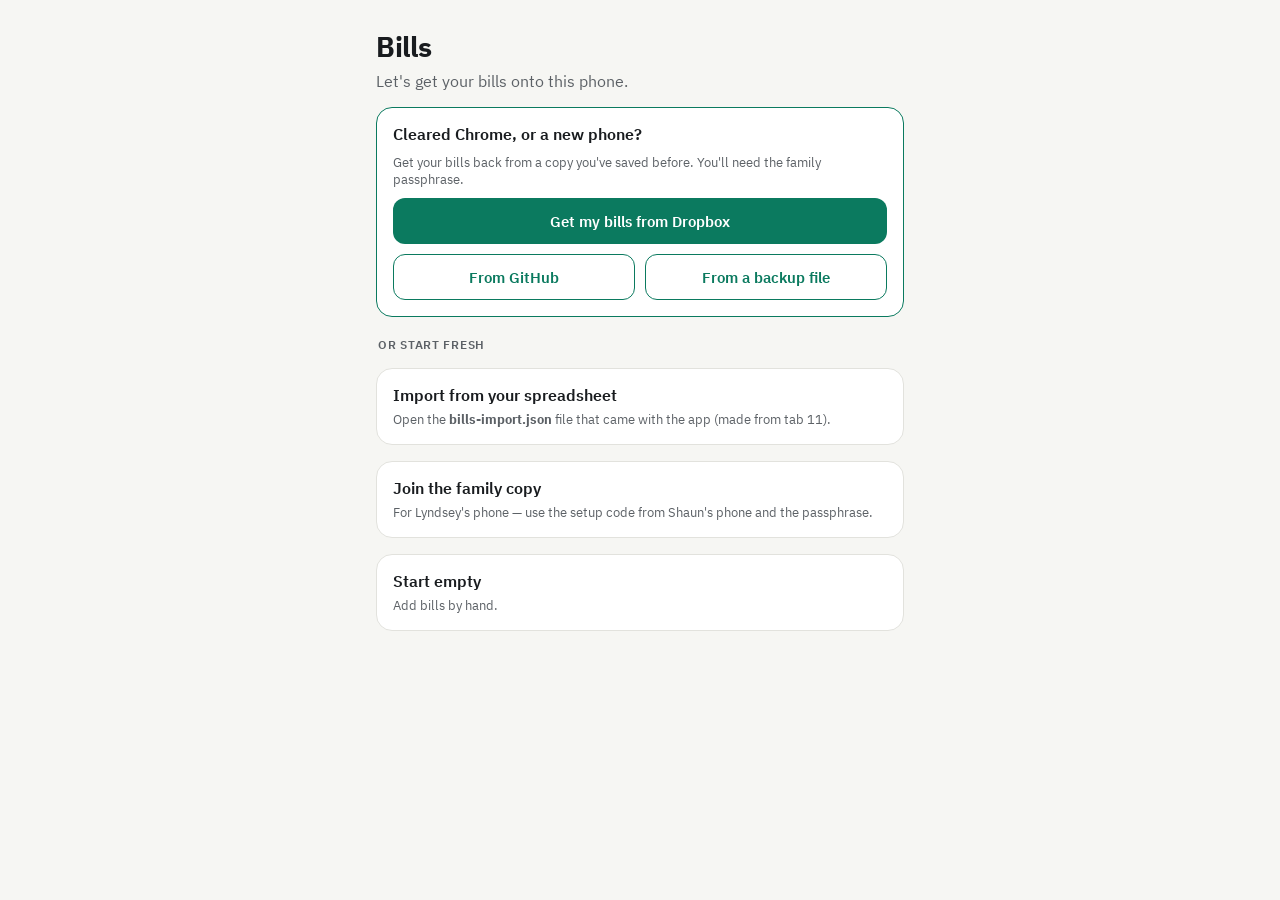
==== commit ee6a5981: "Add files via upload" ====
--- a/index.html
+++ b/index.html
@@ -3,7 +3,7 @@
 <head>
 <meta charset="utf-8">
 <meta name="viewport" content="width=device-width, initial-scale=1, viewport-fit=cover">
-<meta name="theme-color" content="#0F3D36">
+<meta name="theme-color" content="#1E2226">
 <meta name="description" content="Household bills, reminders and reviews">
 <title>Bills</title>
 <link rel="manifest" href="manifest.webmanifest">
--- a/styles.css
+++ b/styles.css
@@ -1,13 +1,13 @@
 [hidden] { display: none !important; }
 :root {
   color-scheme: light;
-  --bg: #F3F4F1; --card: #FFFFFF; --ink: #15202B; --ink2: #3B4650; --muted: #55606B; --line: #DCE0DC; --line2: #ECEEEC; --field: #C9CFCA;
-  --brand: #0F5E52; --brand-dark: #0F3D36; --brand-soft: #E3F0EC; --hero-sub: #D5E5E1;
-  --red: #B3261E; --red-ink: #8C1D18; --red-soft: #FBE4E1;
-  --amber: #D08A1E; --amber-ink: #7A4700; --amber-soft: #FCEFD9; --amber-bg: #FFF8EC;
-  --blue-ink: #1E4E8C; --blue-soft: #E3ECF8;
-  --green-ink: #1B5530; --green-soft: #E2F2E7;
-  --inv: #2E3760; --inv-ink: #3E4A78; --inv-soft: #EEF0F6; --inv-line: #C9CEE0;
+  --bg: #F6F6F3; --card: #FFFFFF; --ink: #191C1F; --ink2: #3D4246; --muted: #5C6166; --line: #E2E2DD; --line2: #EFEFEB; --field: #CDCDC7;
+  --brand: #0B7A5F; --brand-dark: #1E2226; --brand-soft: #E3F2EC; --hero-sub: #CDD2D6;
+  --red: #B3261E; --red-ink: #93241B; --red-soft: #F9E5E2;
+  --amber: #B9822A; --amber-ink: #7A4700; --amber-soft: #FCEFD9; --amber-bg: #FFF8EC;
+  --blue-ink: #2F5D86; --blue-soft: #E6EEF4;
+  --green-ink: #14563F; --green-soft: #E3F2EC;
+  --inv: #3B3666; --inv-ink: #4A4580; --inv-soft: #F2F1F7; --inv-line: #D6D3E6;
   --mono: 'IBM Plex Mono', ui-monospace, Menlo, monospace;
   --sans: 'IBM Plex Sans', system-ui, -apple-system, 'Segoe UI', sans-serif;
 }
@@ -17,7 +17,7 @@
 a { color: var(--brand); text-decoration: none; }
 button, input, select, textarea { font: inherit; color: inherit; }
 button { cursor: pointer; }
-:focus-visible { outline: 3px solid #2a78d6; outline-offset: 2px; }
+:focus-visible { outline: 3px solid #0B7A5F; outline-offset: 2px; }
 .app { max-width: 560px; margin: 0 auto; padding: 16px 16px 96px; display: flex; flex-direction: column; gap: 16px; }
 .mono { font-family: var(--mono); font-weight: 500; }
 .muted { color: var(--muted); }
@@ -35,19 +35,19 @@
 .eyebrow { font-size: 12px; font-weight: 600; letter-spacing: .06em; text-transform: uppercase; color: var(--muted); padding: 4px 2px 0; }
 .card { background: var(--card); border: 1px solid var(--line); border-radius: 16px; }
 .card.pad { padding: 16px; }
-.card.dashed { border-style: dashed; border-color: #B8C0BA; }
+.card.dashed { border-style: dashed; border-color: #BDBDB6; }
 .card.inv { background: var(--inv-soft); border-color: var(--inv-line); }
 .card.warn { background: var(--amber-bg); border-color: #E9C98F; }
 .hero { background: var(--brand-dark); color: #fff; border-radius: 18px; padding: 18px; display: flex; flex-direction: column; gap: 14px; }
 .hero .sub { color: var(--hero-sub); font-size: 14px; }
 .hero .big { font-family: var(--mono); font-size: 38px; font-weight: 600; letter-spacing: -.02em; }
-.hero hr { border: 0; height: 1px; background: #2A5A52; margin: 0; }
+.hero hr { border: 0; height: 1px; background: #3A4046; margin: 0; }
 .hero.inv { background: var(--inv); }
-.seg { display: flex; gap: 4px; background: #E3E7E3; border-radius: 12px; padding: 4px; }
+.seg { display: flex; gap: 4px; background: #E9E9E4; border-radius: 12px; padding: 4px; }
 .seg button { flex: 1 1 0; min-height: 40px; border: 0; border-radius: 9px; background: transparent; color: var(--ink2); font-size: 14px; font-weight: 500; }
 .seg button[aria-pressed="true"] { background: #fff; color: var(--ink); font-weight: 600; }
-.hero .seg { background: #0A2C27; }
-.hero .seg button { color: #CFE3DE; }
+.hero .seg { background: #33383D; }
+.hero .seg button { color: #CDD2D6; }
 .hero .seg button[aria-pressed="true"] { background: #fff; color: var(--brand-dark); }
 .chips { display: flex; flex-wrap: wrap; gap: 6px; }
 .chip { min-height: 38px; border: 1px solid var(--field); border-radius: 10px; background: #fff; padding: 0 12px; font-size: 13px; font-weight: 500; }
@@ -61,14 +61,14 @@
 .btn:disabled { opacity: .5; }
 .icon-btn { width: 48px; height: 48px; border-radius: 24px; border: 1px solid var(--line); background: #fff; display: inline-flex; align-items: center; justify-content: center; color: var(--ink); flex-shrink: 0; }
 .icon-btn.brand { background: var(--brand); color: #fff; border-color: var(--brand); }
-.tick { width: 44px; height: 44px; border-radius: 22px; border: 1.5px solid #B8C0BA; background: #fff; color: #8A948D; display: inline-flex; align-items: center; justify-content: center; flex-shrink: 0; }
+.tick { width: 44px; height: 44px; border-radius: 22px; border: 1.5px solid #BDBDB6; background: #fff; color: #8C9096; display: inline-flex; align-items: center; justify-content: center; flex-shrink: 0; }
 .tick.on { background: var(--brand); border-color: var(--brand); color: #fff; }
 .list > * + * { border-top: 1px solid var(--line2); }
 .item { display: flex; align-items: center; gap: 10px; padding: 10px 12px 10px 14px; min-height: 52px; color: var(--ink); width: 100%; background: none; border: 0; text-align: left; }
 .item .t { font-size: 15px; font-weight: 500; }
 .item .s { font-size: 13px; color: var(--muted); }
 .item .amt { font-family: var(--mono); font-size: 15px; font-weight: 500; white-space: nowrap; }
-.item.done .t { color: #7A848D; text-decoration: line-through; }
+.item.done .t { color: #6E7378; text-decoration: line-through; }
 .dot { width: 10px; height: 10px; border-radius: 3px; flex-shrink: 0; display: inline-block; }
 .dot.lg { width: 14px; height: 14px; border-radius: 4px; }
 .pill { font-size: 12px; font-weight: 600; border-radius: 8px; padding: 2px 8px; white-space: nowrap; display: inline-block; }
@@ -76,9 +76,9 @@
 .pill.amber { background: var(--amber-soft); color: var(--amber-ink); }
 .pill.blue { background: var(--blue-soft); color: var(--blue-ink); }
 .pill.green { background: var(--green-soft); color: var(--green-ink); }
-.pill.grey { background: #ECEEEC; color: #3B4650; }
+.pill.grey { background: #EFEFEB; color: #3D4246; }
 .pill.solid-red { background: var(--red); color: #fff; }
-.pill.inv { background: #DDE1EE; color: var(--inv-ink); }
+.pill.inv { background: #E2DFEE; color: var(--inv-ink); }
 .field { display: flex; flex-direction: column; gap: 6px; font-size: 13px; font-weight: 600; color: var(--ink2); }
 .field .hint { font-size: 12px; font-weight: 400; color: var(--muted); }
 .field input, .field select, .field textarea { min-height: 46px; border: 1px solid var(--field); border-radius: 10px; padding: 0 12px; font-size: 16px; background: #fff; font-weight: 400; color: var(--ink); width: 100%; }
@@ -88,14 +88,14 @@
 .grid2 { display: grid; grid-template-columns: repeat(2, minmax(0, 1fr)); gap: 10px; }
 .grid3 { display: grid; grid-template-columns: repeat(3, minmax(0, 1fr)); gap: 8px; }
 .switch { display: flex; justify-content: space-between; align-items: center; gap: 12px; }
-.switch input { appearance: none; -webkit-appearance: none; width: 52px; height: 32px; border-radius: 16px; background: #B8C0BA; position: relative; flex-shrink: 0; margin: 0; cursor: pointer; transition: background .15s; }
+.switch input { appearance: none; -webkit-appearance: none; width: 52px; height: 32px; border-radius: 16px; background: #BDBDB6; position: relative; flex-shrink: 0; margin: 0; cursor: pointer; transition: background .15s; }
 .switch input::after { content: ''; position: absolute; top: 3px; left: 3px; width: 26px; height: 26px; border-radius: 13px; background: #fff; transition: left .15s; }
 .switch input:checked { background: var(--brand); }
 .switch input:checked::after { left: 23px; }
 .tile { background: #fff; border: 1px solid var(--line); border-radius: 14px; padding: 12px 14px; display: flex; flex-direction: column; gap: 2px; }
 .tile .k { font-size: 12px; color: var(--muted); }
 .tile .v { font-family: var(--mono); font-size: 19px; font-weight: 600; }
-.bar { height: 10px; background: #ECEEEC; border-radius: 5px; overflow: hidden; }
+.bar { height: 10px; background: #EFEFEB; border-radius: 5px; overflow: hidden; }
 .bar > span { display: block; height: 10px; border-radius: 0 4px 4px 0; }
 .banner { border-radius: 12px; padding: 12px 14px; font-size: 14px; line-height: 1.45; }
 .banner.amber { background: var(--amber-soft); color: #5A3500; }
@@ -109,25 +109,26 @@
 nav.tabs a[aria-current="page"] { color: var(--brand); font-weight: 600; }
 .cal { display: grid; grid-template-columns: repeat(7, minmax(0, 1fr)); gap: 4px; }
 .cal .h { text-align: center; font-size: 12px; font-weight: 600; color: var(--muted); }
-.cal button { height: 58px; border: 0; border-radius: 10px; display: flex; flex-direction: column; align-items: center; gap: 2px; padding: 6px 0 0; background: #F6F7F5; }
+.cal button { height: 58px; border: 0; border-radius: 10px; display: flex; flex-direction: column; align-items: center; gap: 2px; padding: 6px 0 0; background: #F3F3EF; }
 .cal button .d { font-size: 14px; font-weight: 600; }
-.cal button .a { font-size: 10px; font-family: var(--mono); color: #3B4650; }
+.cal button .a { font-size: 10px; font-family: var(--mono); color: #3D4246; }
 .cal button .p { font-size: 9px; font-weight: 700; letter-spacing: .04em; color: var(--brand); }
-.cal button.l1 { background: #E3ECF8; } .cal button.l2 { background: #B9CFEA; } .cal button.l3 { background: #7EA6D6; }
+.cal button.l3 .p { color: var(--ink); }
+.cal button.l1 { background: #E3F2EC; } .cal button.l2 { background: #A9D9C5; } .cal button.l3 { background: #6DB597; }
 .cal button.sel { background: var(--brand-dark); color: #fff; }
 .cal button.sel .a, .cal button.sel .p { color: #fff; }
 .cal button.today { outline: 2px solid var(--ink); outline-offset: -2px; }
-.stackchart { position: relative; height: 196px; display: flex; align-items: flex-end; gap: 5px; border-bottom: 1px solid #B8C0BA; }
-.stackchart .grid { position: absolute; left: 0; right: 0; border-top: 1px dashed #DCE0DC; pointer-events: none; }
+.stackchart { position: relative; height: 196px; display: flex; align-items: flex-end; gap: 5px; border-bottom: 1px solid #BDBDB6; }
+.stackchart .grid { position: absolute; left: 0; right: 0; border-top: 1px dashed #E2E2DD; pointer-events: none; }
 .stackchart .gl { position: absolute; left: 0; font-size: 10px; color: var(--muted); pointer-events: none; }
 .stackchart button { flex: 1 1 0; min-width: 0; height: 196px; border: 0; padding: 0; background: transparent; border-radius: 6px 6px 0 0; display: flex; flex-direction: column-reverse; gap: 2px; }
-.stackchart button.sel { background: #E3E7E3; }
+.stackchart button.sel { background: #E9E9E4; }
 .stackchart span.sbar { display: block; width: 100%; flex-shrink: 0; }
 .stackchart span.sbar:last-child { border-radius: 4px 4px 0 0; }
 .xlabels { display: flex; gap: 5px; } .xlabels span { flex: 1 1 0; text-align: center; font-size: 10px; color: var(--muted); }
 table.t { border-collapse: collapse; width: 100%; font-size: 13px; }
 table.t th, table.t td { padding: 7px 4px; border-bottom: 1px solid var(--line2); text-align: left; }
-table.t th { border-bottom-color: #B8C0BA; font-weight: 600; }
+table.t th { border-bottom-color: #BDBDB6; font-weight: 600; }
 table.t td.r, table.t th.r { text-align: right; font-family: var(--mono); }
 .toast { position: fixed; left: 50%; bottom: 92px; transform: translateX(-50%); background: var(--ink); color: #fff; border-radius: 12px; padding: 12px 16px; font-size: 14px; z-index: 30; max-width: calc(100% - 32px); box-shadow: 0 6px 20px rgba(0,0,0,.18); }
 .sheet-bg { position: fixed; inset: 0; background: rgba(21,32,43,.45); z-index: 20; display: flex; align-items: flex-end; justify-content: center; }
